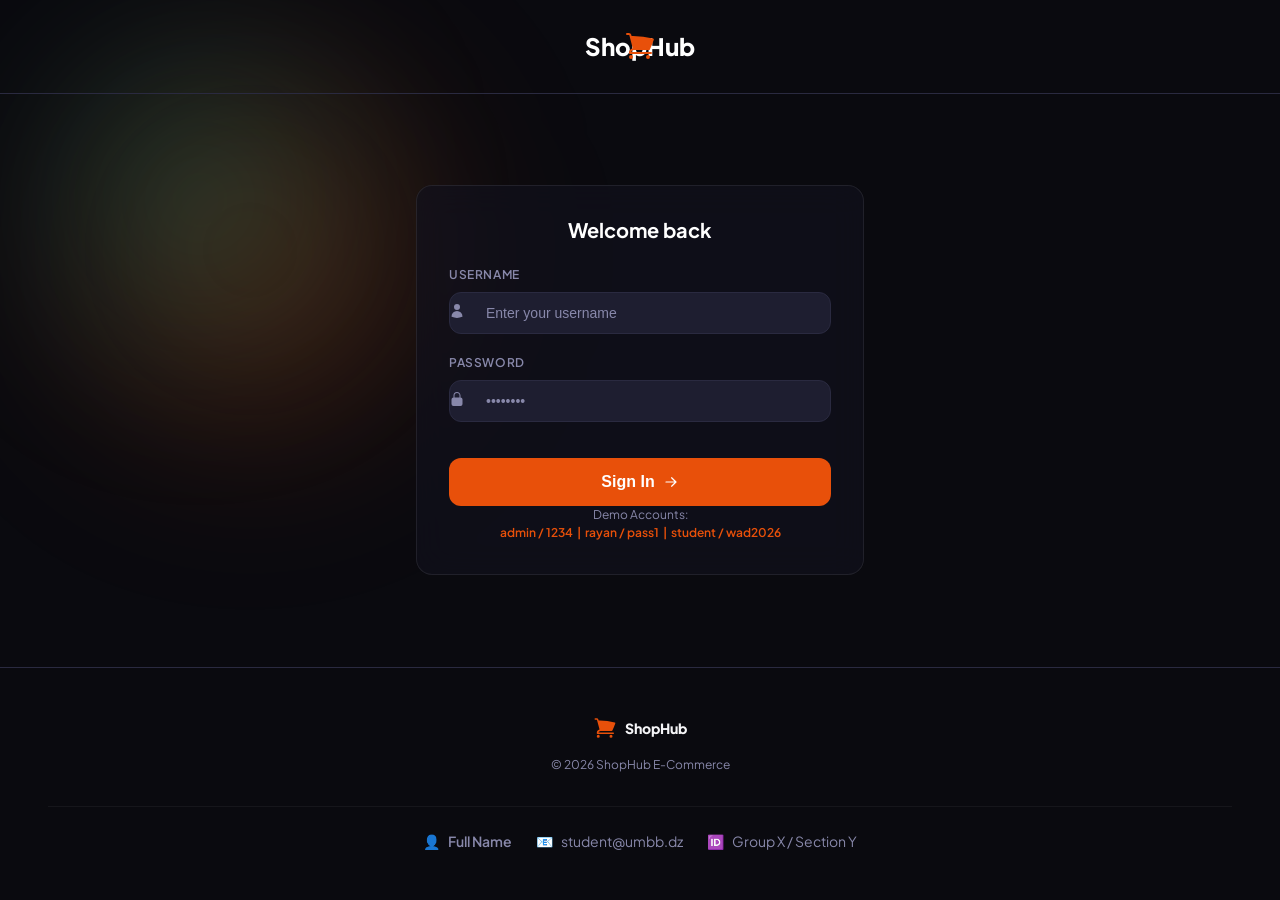
==== index.html @ 4a00caf9 "Html css first look" ====
<!DOCTYPE html>
<html lang="en">
<head>
  <meta charset="UTF-8">
  <meta name="viewport" content="width=device-width, initial-scale=1.0">
  <title>Authentication - ShopHub</title>
  <link rel="stylesheet" href="style.css">
  <style>
    /* Specific styles for auth page to match the spec while looking like shophub */
    .auth-page {
      display: flex;
      flex-direction: column;
      min-height: 100vh;
      position: relative;
      overflow: hidden;
    }
    
    .auth-header {
      padding: 2rem 0;
      position: relative;
      border-bottom: 1px solid var(--border);
    }
    
    .auth-header-bg {
      position: absolute;
      inset: 0;
      /* Background image as requested by spec, with dark overlay to match shophub style */
      background-image: linear-gradient(rgba(10, 10, 15, 0.85), rgba(10, 10, 15, 0.95)), url('images/header-bg.jpg');
      background-size: cover;
      background-position: center;
      z-index: -1;
    }

    .auth-main {
      flex: 1;
      display: flex;
      align-items: center;
      justify-content: center;
      padding: 3rem 1rem;
      position: relative;
    }
  </style>
</head>
<body class="auth-page">

  <!-- Atmospheric background blobs -->
  <div class="absolute top-[-10%] left-[-5%] blob-primary opacity-60" style="width: 500px; height: 500px;" aria-hidden="true"></div>
  <div class="absolute bottom-[-10%] right-[-5%] blob-accent opacity-50" style="width: 400px; height: 400px;" aria-hidden="true"></div>

  <!-- Header Section as per spec -->
  <header class="auth-header text-center">
    <div class="auth-header-bg"></div>
    <div class="container relative z-10 flex items-center justify-center">
      <div class="absolute left-4 sm:left-8 flex items-center gap-2 text-primary">
        <!-- Shopping Cart / Logo Icon -->
        <svg xmlns="http://www.w3.org/2000/svg" viewBox="0 0 24 24" fill="currentColor" width="32" height="32">
          <path d="M2.25 2.25a.75.75 0 000 1.5h1.386c.17 0 .318.114.362.278l2.558 9.592a3.752 3.752 0 00-2.806 3.63c0 .414.336.75.75.75h15.75a.75.75 0 000-1.5H5.378A2.25 2.25 0 017.5 15h11.218a.75.75 0 00.674-.421 60.358 60.358 0 002.96-7.228.75.75 0 00-.525-.965A60.864 60.864 0 005.68 4.509l-.232-.867A1.875 1.875 0 003.636 2.25H2.25zM3.75 20.25a1.5 1.5 0 113 0 1.5 1.5 0 01-3 0zM16.5 20.25a1.5 1.5 0 113 0 1.5 1.5 0 01-3 0z" />
        </svg>
      </div>
      <h1 class="text-2xl sm:text-3xl font-extrabold tracking-tight">ShopHub</h1>
    </div>
  </header>

  <!-- Main Section -->
  <main class="auth-main z-10">
    <div class="w-full max-w-md animate-fade-in-up">
      <div class="glass-card">
        <h2 class="text-xl font-bold text-center mb-6">Welcome back</h2>
        
        <form id="login-form">
          <p id="error-msg">Incorrect username or password.</p>
          
          <div class="form-group">
            <label for="username" class="form-label">Username</label>
            <div class="relative">
              <span class="absolute left-3" style="top: 50%; transform: translateY(-50%); color: var(--muted-foreground);">
                <svg xmlns="http://www.w3.org/2000/svg" viewBox="0 0 24 24" fill="currentColor" width="16" height="16">
                  <path fill-rule="evenodd" d="M7.5 6a4.5 4.5 0 119 0 4.5 4.5 0 01-9 0zM3.751 20.105a8.25 8.25 0 0116.498 0 .75.75 0 01-.437.695A18.683 18.683 0 0112 22.5c-2.786 0-5.433-.608-7.812-1.7a.75.75 0 01-.437-.695z" clip-rule="evenodd" />
                </svg>
              </span>
              <input type="text" id="username" class="form-input" style="padding-left: 2.25rem;" placeholder="Enter your username">
            </div>
          </div>
          
          <div class="form-group">
            <label for="password" class="form-label">Password</label>
            <div class="relative">
              <span class="absolute left-3" style="top: 50%; transform: translateY(-50%); color: var(--muted-foreground);">
                <svg xmlns="http://www.w3.org/2000/svg" viewBox="0 0 24 24" fill="currentColor" width="16" height="16">
                  <path fill-rule="evenodd" d="M12 1.5a5.25 5.25 0 00-5.25 5.25v3a3 3 0 00-3 3v6.75a3 3 0 003 3h10.5a3 3 0 003-3v-6.75a3 3 0 00-3-3v-3c0-2.9-2.35-5.25-5.25-5.25zm3.75 8.25v-3a3.75 3.75 0 10-7.5 0v3h7.5z" clip-rule="evenodd" />
                </svg>
              </span>
              <input type="password" id="password" class="form-input" style="padding-left: 2.25rem;" placeholder="••••••••">
            </div>
          </div>
          
          <button type="submit" class="btn-primary w-full mt-4" style="height: 3rem; font-size: 1rem; border-radius: 0.75rem;">
            Sign In
            <svg xmlns="http://www.w3.org/2000/svg" viewBox="0 0 20 20" fill="currentColor" width="16" height="16">
              <path fill-rule="evenodd" d="M3 10a.75.75 0 01.75-.75h10.638L10.23 5.29a.75.75 0 111.04-1.08l5.5 5.25a.75.75 0 010 1.08l-5.5 5.25a.75.75 0 11-1.04-1.08l4.158-3.96H3.75A.75.75 0 013 10z" clip-rule="evenodd" />
            </svg>
          </button>
        </form>

        <div class="text-center mt-6">
          <p class="text-xs text-muted-foreground">Demo Accounts:</p>
          <p class="text-xs text-primary font-semibold mt-1">admin / 1234 &nbsp;|&nbsp; rayan / pass1 &nbsp;|&nbsp; student / wad2026</p>
        </div>
      </div>
    </div>
  </main>

  <!-- Footer Section -->
  <footer class="app-footer">
    <div class="container">
      <div class="flex flex-col sm:flex-row items-center justify-between gap-4">
        <div class="flex items-center gap-2">
          <svg xmlns="http://www.w3.org/2000/svg" viewBox="0 0 24 24" fill="currentColor" width="24" height="24" class="text-primary">
            <path d="M2.25 2.25a.75.75 0 000 1.5h1.386c.17 0 .318.114.362.278l2.558 9.592a3.752 3.752 0 00-2.806 3.63c0 .414.336.75.75.75h15.75a.75.75 0 000-1.5H5.378A2.25 2.25 0 017.5 15h11.218a.75.75 0 00.674-.421 60.358 60.358 0 002.96-7.228.75.75 0 00-.525-.965A60.864 60.864 0 005.68 4.509l-.232-.867A1.875 1.875 0 003.636 2.25H2.25zM3.75 20.25a1.5 1.5 0 113 0 1.5 1.5 0 01-3 0zM16.5 20.25a1.5 1.5 0 113 0 1.5 1.5 0 01-3 0z" />
          </svg>
          <span class="font-extrabold text-sm tracking-tight">ShopHub</span>
        </div>
        <div class="text-xs text-muted-foreground">© 2026 ShopHub E-Commerce</div>
      </div>

      <div class="student-info-row">
        <div class="student-info-item">
          <span>👤</span>
          <span class="font-semibold">Full Name</span>
        </div>
        <div class="student-info-item">
          <span>📧</span>
          <span>student@umbb.dz</span>
        </div>
        <div class="student-info-item">
          <span>🆔</span>
          <span>Group X / Section Y</span>
        </div>
      </div>
    </div>
  </footer>

  <script src="script.js"></script>
</body>
</html>
---- style.css ----
@import url('https://fonts.googleapis.com/css2?family=Plus+Jakarta+Sans:wght@400;500;600;700;800&display=swap');

:root {
  --background: #0A0A0F;
  --foreground: #F5F5F7;
  --primary: #E8500A;
  --primary-foreground: #FFFFFF;
  --secondary: #1A1A2E;
  --secondary-foreground: #C8C8D4;
  --accent: #00C9A7;
  --accent-foreground: #0A0A0F;
  --muted: #16162A;
  --muted-foreground: #8888AA;
  --card: #12121E;
  --card-foreground: #F0F0F5;
  --border: #2A2A40;
  --input: #1E1E30;
  --ring: #E8500A;
  --radius: 1rem;
  --font-sans: 'Plus Jakarta Sans', sans-serif;
}

/* Global Reset & Base Styles */
* {
  box-sizing: border-box;
  border-color: var(--border);
  margin: 0;
  padding: 0;
}

html {
  scroll-behavior: smooth;
  font-family: var(--font-sans);
}

body {
  background-color: var(--background);
  color: var(--foreground);
  -webkit-font-smoothing: antialiased;
  -moz-osx-font-smoothing: grayscale;
  line-height: 1.5;
  min-height: 100vh;
  display: flex;
  flex-direction: column;
}

h1, h2, h3, h4, h5, h6 {
  color: var(--primary-foreground);
  font-weight: 700;
  line-height: 1.2;
}

p {
  color: var(--foreground);
}

a {
  color: inherit;
  text-decoration: none;
}

table {
  width: 100%;
  border-collapse: collapse;
}

th, td {
  padding: 1rem;
  text-align: left;
  border-bottom: 1px solid var(--border);
}

th {
  font-weight: 600;
  color: var(--muted-foreground);
  text-transform: uppercase;
  font-size: 0.8rem;
  letter-spacing: 0.05em;
}

/* Common Layout Utilities */
.container {
  width: 100%;
  max-width: 1280px;
  margin-left: auto;
  margin-right: auto;
  padding-left: 1rem;
  padding-right: 1rem;
}

@media (min-width: 640px) {
  .container { padding-left: 2rem; padding-right: 2rem; }
}

@media (min-width: 1024px) {
  .container { padding-left: 3rem; padding-right: 3rem; }
}

.flex { display: flex; }
.flex-col { flex-direction: column; }
.items-center { align-items: center; }
.justify-center { justify-content: center; }
.justify-between { justify-content: space-between; }
.gap-2 { gap: 0.5rem; }
.gap-4 { gap: 1rem; }
.gap-8 { gap: 2rem; }

.grid { display: grid; }
.grid-cols-1 { grid-template-columns: repeat(1, minmax(0, 1fr)); }
@media (min-width: 768px) {
  .md\:grid-cols-2 { grid-template-columns: repeat(2, minmax(0, 1fr)); }
  .md\:grid-cols-3 { grid-template-columns: repeat(3, minmax(0, 1fr)); }
}

.text-center { text-align: center; }
.w-full { width: 100%; }
.max-w-md { max-width: 28rem; }
.mx-auto { margin-left: auto; margin-right: auto; }
.mt-4 { margin-top: 1rem; }
.mt-8 { margin-top: 2rem; }
.mb-2 { margin-bottom: 0.5rem; }
.mb-4 { margin-bottom: 1rem; }
.mb-6 { margin-bottom: 1.5rem; }
.mb-8 { margin-bottom: 2rem; }
.py-4 { padding-top: 1rem; padding-bottom: 1rem; }
.py-8 { padding-top: 2rem; padding-bottom: 2rem; }
.py-12 { padding-top: 3rem; padding-bottom: 3rem; }
.px-4 { padding-left: 1rem; padding-right: 1rem; }

.text-sm { font-size: 0.875rem; }
.text-xs { font-size: 0.75rem; }
.text-xl { font-size: 1.25rem; }
.text-2xl { font-size: 1.5rem; }
.text-3xl { font-size: 1.875rem; }
.font-bold { font-weight: 700; }
.font-extrabold { font-weight: 800; }
.font-semibold { font-weight: 600; }
.text-muted-foreground { color: var(--muted-foreground); }
.text-primary { color: var(--primary); }
.text-accent { color: var(--accent); }

.relative { position: relative; }
.absolute { position: absolute; }
.fixed { position: fixed; }
.inset-0 { top: 0; right: 0; bottom: 0; left: 0; }
.z-10 { z-index: 10; }
.z-50 { z-index: 50; }

.hidden { display: none; }
@media (min-width: 640px) {
  .sm\:flex { display: flex; }
  .sm\:block { display: block; }
}

/* Glass card effect */
.glass-card {
  background: rgba(18, 18, 30, 0.65);
  backdrop-filter: blur(16px);
  -webkit-backdrop-filter: blur(16px);
  border: 1px solid rgba(255, 255, 255, 0.08);
  border-radius: var(--radius);
  padding: 2rem;
}

.glass-card-hover:hover {
  background: rgba(28, 28, 45, 0.85);
  border-color: rgba(232, 80, 10, 0.25);
}

/* Atmospheric blob */
.blob-primary {
  background: radial-gradient(circle, rgba(232, 80, 10, 0.35) 0%, transparent 70%);
  filter: blur(80px);
  border-radius: 50%;
  pointer-events: none;
}

.blob-accent {
  background: radial-gradient(circle, rgba(0, 201, 167, 0.25) 0%, transparent 70%);
  filter: blur(80px);
  border-radius: 50%;
  pointer-events: none;
}

/* Custom scrollbar */
::-webkit-scrollbar {
  width: 6px;
}
::-webkit-scrollbar-track {
  background: var(--background);
}
::-webkit-scrollbar-thumb {
  background: var(--border);
  border-radius: 3px;
}
::-webkit-scrollbar-thumb:hover {
  background: var(--primary);
}

/* Gradient text */
.gradient-text {
  background: linear-gradient(135deg, #E8500A 0%, #FF8A50 50%, #00C9A7 100%);
  -webkit-background-clip: text;
  -webkit-text-fill-color: transparent;
  background-clip: text;
}

/* Product card */
.product-card {
  background: var(--card);
  border: 1px solid var(--border);
  border-radius: var(--radius);
  overflow: hidden;
  transition: all 0.3s cubic-bezier(0.4, 0, 0.2, 1);
  display: flex;
  flex-direction: column;
}

.product-card img {
  width: 100%;
  aspect-ratio: 4/3;
  object-fit: cover;
}

.product-card-content {
  padding: 1.25rem;
  display: flex;
  flex-direction: column;
  flex-grow: 1;
}

.product-card:hover {
  border-color: rgba(232, 80, 10, 0.4);
  transform: translateY(-4px);
  box-shadow: 0 20px 40px rgba(232, 80, 10, 0.15);
}

/* Input styles */
.form-input {
  background: var(--input);
  border: 1px solid var(--border);
  border-radius: 0.75rem;
  color: var(--foreground);
  transition: border-color 0.2s, box-shadow 0.2s;
  width: 100%;
  padding: 0.75rem 1rem;
  font-size: 0.875rem;
}

.form-input:focus {
  outline: none;
  border-color: var(--primary);
  box-shadow: 0 0 0 3px rgba(232, 80, 10, 0.15);
}

.form-input::placeholder {
  color: var(--muted-foreground);
}

.form-group {
  margin-bottom: 1.25rem;
}

.form-label {
  display: block;
  font-size: 0.75rem;
  font-weight: 600;
  color: var(--muted-foreground);
  text-transform: uppercase;
  letter-spacing: 0.05em;
  margin-bottom: 0.5rem;
}

/* Quantity input */
.qty-input {
  background: var(--input);
  border: 1px solid var(--border);
  border-radius: 0.5rem;
  color: var(--foreground);
  text-align: center;
  width: 4rem;
  padding: 0.375rem 0.5rem;
  font-size: 0.875rem;
}

.qty-input:focus {
  outline: none;
  border-color: var(--primary);
}

/* Button primary */
.btn-primary {
  background: var(--primary);
  color: var(--primary-foreground);
  border-radius: 9999px;
  font-weight: 600;
  font-size: 0.875rem;
  padding: 0.625rem 1.5rem;
  transition: all 0.25s cubic-bezier(0.4, 0, 0.2, 1);
  display: inline-flex;
  align-items: center;
  justify-content: center;
  gap: 0.5rem;
  cursor: pointer;
  border: none;
  text-decoration: none;
}

.btn-primary:hover {
  background: #FF6A2A;
  box-shadow: 0 0 20px rgba(232, 80, 10, 0.4);
  transform: translateY(-1px);
}

.btn-outline {
  background: transparent;
  color: var(--foreground);
  border: 1px solid var(--border);
  border-radius: 9999px;
  font-weight: 600;
  font-size: 0.875rem;
  padding: 0.625rem 1.5rem;
  transition: all 0.25s;
  display: inline-flex;
  align-items: center;
  justify-content: center;
  gap: 0.5rem;
  cursor: pointer;
  text-decoration: none;
}

.btn-outline:hover {
  border-color: var(--primary);
  color: var(--primary);
}

/* Error message styling */
#error-msg {
  display: none;
  background-color: rgba(239, 68, 68, 0.1);
  border: 1px solid rgba(239, 68, 68, 0.3);
  color: rgb(248, 113, 113);
  padding: 0.75rem 1rem;
  border-radius: 0.75rem;
  font-size: 0.875rem;
  margin-bottom: 1.25rem;
  text-align: center;
}

/* Aside panels */
.aside-column {
  display: flex;
  flex-direction: column;
  gap: 1.5rem;
}

.aside-panel {
  background: var(--card);
  border: 1px solid var(--border);
  border-radius: var(--radius);
  padding: 1.5rem;
  position: sticky;
  top: 5rem;
}

/* Auto-scroll text */
.auto-scroll-container {
  height: 200px;
  overflow: hidden;
  position: relative;
  margin-top: 1rem;
}

.auto-scroll-text {
  animation: scrollText 18s linear infinite;
  display: flex;
  flex-direction: column;
  gap: 1rem;
  font-size: 0.875rem;
  color: var(--muted-foreground);
}

@keyframes scrollText {
  0% { transform: translateY(100%); }
  100% { transform: translateY(-100%); }
}

/* Category badge */
.category-badge {
  display: inline-flex;
  align-items: center;
  gap: 0.375rem;
  padding: 0.25rem 0.75rem;
  border-radius: 9999px;
  font-size: 0.7rem;
  font-weight: 700;
  text-transform: uppercase;
  letter-spacing: 0.08em;
  background: rgba(255,255,255,0.1);
}

/* Nav link */
.nav-link {
  font-size: 0.875rem;
  font-weight: 600;
  color: var(--muted-foreground);
  transition: color 0.2s;
  text-decoration: none;
}

.nav-link:hover {
  color: var(--foreground);
}

.nav-link.active {
  color: var(--primary);
}

/* Header */
.app-header {
  position: sticky;
  top: 0;
  z-index: 50;
  background: rgba(10, 10, 15, 0.85);
  backdrop-filter: blur(20px);
  -webkit-backdrop-filter: blur(20px);
  border-bottom: 1px solid var(--border);
  padding: 1rem 0;
}

.header-container {
  display: flex;
  align-items: center;
  justify-content: space-between;
}

.logo-container {
  display: flex;
  align-items: center;
  gap: 0.5rem;
}

.logo-text {
  font-size: 1.25rem;
  font-weight: 800;
  letter-spacing: -0.025em;
  color: var(--foreground);
}

.main-nav {
  display: none;
}
@media (min-width: 768px) {
  .main-nav {
    display: flex;
    align-items: center;
    gap: 1.5rem;
  }
}

.header-actions {
  display: flex;
  align-items: center;
  gap: 1rem;
}

/* Footer */
.app-footer {
  border-top: 1px solid var(--border);
  padding: 3rem 0;
  margin-top: auto;
}

.student-info-row {
  margin-top: 2rem;
  padding-top: 1.5rem;
  border-top: 1px solid rgba(255,255,255,0.05);
  display: flex;
  flex-wrap: wrap;
  justify-content: center;
  gap: 1.5rem;
  font-size: 0.875rem;
  color: var(--muted-foreground);
}

.student-info-item {
  display: flex;
  align-items: center;
  gap: 0.5rem;
}

/* Layout Utilities specific to DAW specs */
.page-body {
  display: grid;
  grid-template-columns: 1fr;
  gap: 2rem;
  padding: 2rem 0;
}

@media (min-width: 1024px) {
  .page-body {
    grid-template-columns: 1fr 300px;
  }
}

.products-grid {
  display: grid;
  grid-template-columns: 1fr;
  gap: 1.5rem;
}

@media (min-width: 640px) {
  .products-grid {
    grid-template-columns: repeat(2, 1fr);
  }
}

@media (min-width: 1280px) {
  .products-grid {
    grid-template-columns: repeat(3, 1fr);
  }
}

/* Animations */
@keyframes fadeInUp {
  from {
    opacity: 0;
    transform: translateY(24px);
  }
  to {
    opacity: 1;
    transform: translateY(0);
  }
}

.animate-fade-in-up {
  animation: fadeInUp 0.6s cubic-bezier(0.4, 0, 0.2, 1) forwards;
}

/* Cart badge */
.cart-badge {
  position: absolute;
  top: -4px;
  right: -4px;
  background: var(--primary);
  color: white;
  border-radius: 50%;
  width: 1.25rem;
  height: 1.25rem;
  display: flex;
  align-items: center;
  justify-content: center;
  font-size: 0.65rem;
  font-weight: bold;
}

.cart-icon-wrapper {
  position: relative;
  display: flex;
  align-items: center;
  justify-content: center;
  padding: 0.5rem;
  color: var(--muted-foreground);
  border-radius: 0.5rem;
  transition: all 0.2s;
}

.cart-icon-wrapper:hover {
  color: var(--foreground);
  background: rgba(255,255,255,0.05);
}

/* Main hero sections */
.hero-section {
  padding: 4rem 0;
  text-align: center;
  position: relative;
  overflow: hidden;
}

.hero-title {
  font-size: 2.5rem;
  margin-bottom: 1rem;
}

@media (min-width: 768px) {
  .hero-title { font-size: 3.5rem; }
}

.hero-subtitle {
  color: var(--muted-foreground);
  font-size: 1.125rem;
  max-width: 36rem;
  margin: 0 auto 2rem;
}

/* Category cards in main.html */
.category-card {
  position: relative;
  overflow: hidden;
  border-radius: var(--radius);
  aspect-ratio: 16/9;
  display: flex;
  flex-direction: column;
  justify-content: flex-end;
  padding: 2rem;
  text-decoration: none;
  border: 1px solid var(--border);
}

@media (min-width: 768px) {
  .category-card {
    aspect-ratio: 1/1;
  }
}

.category-card::before {
  content: '';
  position: absolute;
  inset: 0;
  background: linear-gradient(to top, rgba(10,10,15,0.9) 0%, rgba(10,10,15,0.2) 100%);
  z-index: 1;
}

.category-card img {
  position: absolute;
  inset: 0;
  width: 100%;
  height: 100%;
  object-fit: cover;
  z-index: 0;
  transition: transform 0.5s ease;
}

.category-card:hover img {
  transform: scale(1.05);
}

.category-card-content {
  position: relative;
  z-index: 2;
}

.category-card h2 {
  font-size: 1.5rem;
  margin-bottom: 0.5rem;
}

.category-card p {
  color: var(--muted-foreground);
  margin-bottom: 1rem;
}
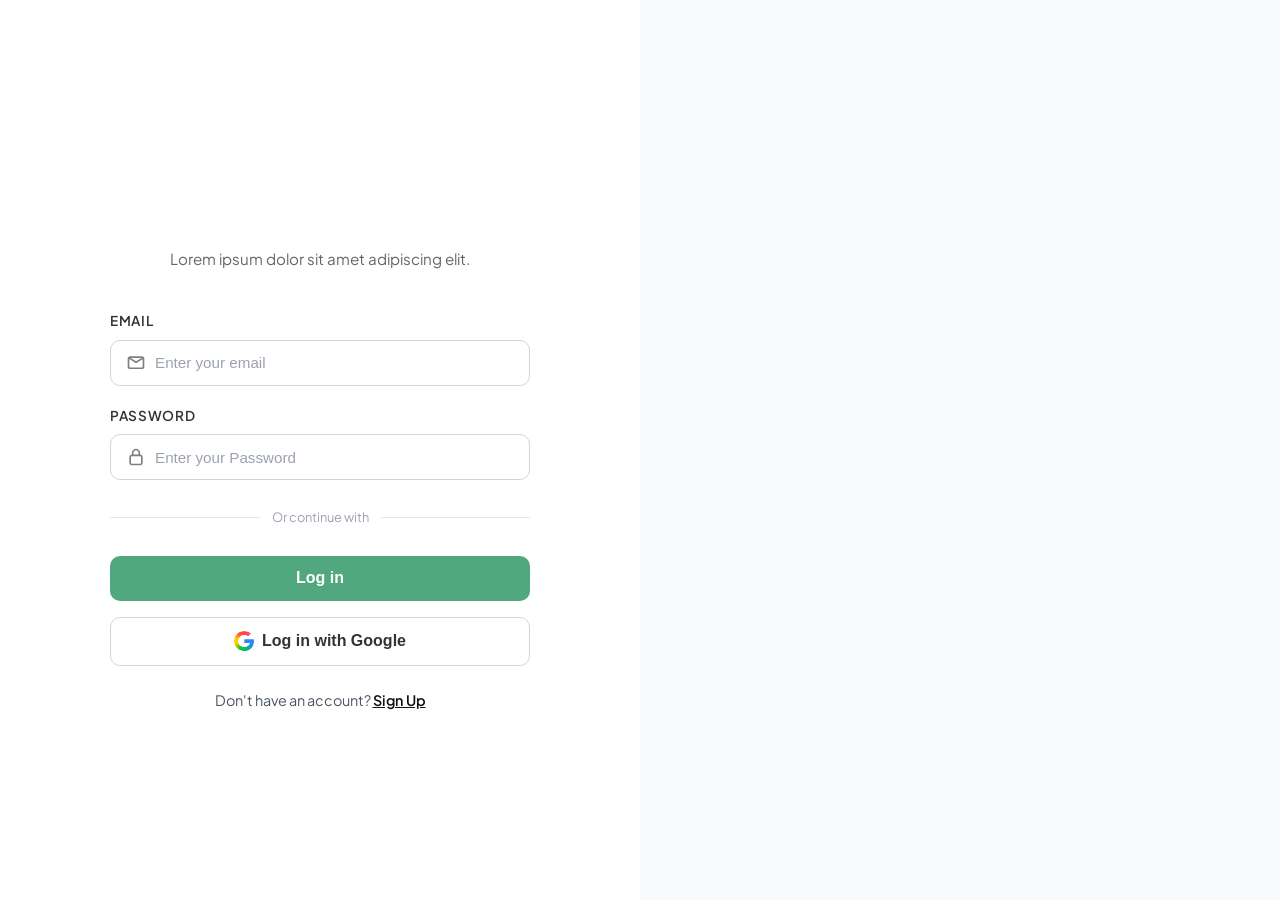
==== commit 8d4ed678: "login page" ====
--- a/index.html
+++ b/index.html
@@ -3,143 +3,59 @@
 <head>
   <meta charset="UTF-8">
   <meta name="viewport" content="width=device-width, initial-scale=1.0">
-  <title>Authentication - ShopHub</title>
+  <title>Log In</title>
+  <link rel="preconnect" href="https://fonts.googleapis.com">
+  <link rel="preconnect" href="https://fonts.gstatic.com" crossorigin>
+  <link href="https://fonts.googleapis.com/css2?family=Inter:wght@400;500;600;700&display=swap" rel="stylesheet">
   <link rel="stylesheet" href="style.css">
-  <style>
-    /* Specific styles for auth page to match the spec while looking like shophub */
-    .auth-page {
-      display: flex;
-      flex-direction: column;
-      min-height: 100vh;
-      position: relative;
-      overflow: hidden;
-    }
-    
-    .auth-header {
-      padding: 2rem 0;
-      position: relative;
-      border-bottom: 1px solid var(--border);
-    }
-    
-    .auth-header-bg {
-      position: absolute;
-      inset: 0;
-      /* Background image as requested by spec, with dark overlay to match shophub style */
-      background-image: linear-gradient(rgba(10, 10, 15, 0.85), rgba(10, 10, 15, 0.95)), url('images/header-bg.jpg');
-      background-size: cover;
-      background-position: center;
-      z-index: -1;
-    }
+</head>
+<body class="login-body">
 
-    .auth-main {
-      flex: 1;
-      display: flex;
-      align-items: center;
-      justify-content: center;
-      padding: 3rem 1rem;
-      position: relative;
-    }
-  </style>
-</head>
-<body class="auth-page">
+  <div class="login-container">
+    <!-- Left Form Section -->
+    <div class="login-left">
+      <div class="login-form-wrapper">
+        <h1 class="login-title">Log In</h1>
+        <p class="login-subtitle">Lorem ipsum dolor sit amet adipiscing elit.</p>
 
-  <!-- Atmospheric background blobs -->
-  <div class="absolute top-[-10%] left-[-5%] blob-primary opacity-60" style="width: 500px; height: 500px;" aria-hidden="true"></div>
-  <div class="absolute bottom-[-10%] right-[-5%] blob-accent opacity-50" style="width: 400px; height: 400px;" aria-hidden="true"></div>
-
-  <!-- Header Section as per spec -->
-  <header class="auth-header text-center">
-    <div class="auth-header-bg"></div>
-    <div class="container relative z-10 flex items-center justify-center">
-      <div class="absolute left-4 sm:left-8 flex items-center gap-2 text-primary">
-        <!-- Shopping Cart / Logo Icon -->
-        <svg xmlns="http://www.w3.org/2000/svg" viewBox="0 0 24 24" fill="currentColor" width="32" height="32">
-          <path d="M2.25 2.25a.75.75 0 000 1.5h1.386c.17 0 .318.114.362.278l2.558 9.592a3.752 3.752 0 00-2.806 3.63c0 .414.336.75.75.75h15.75a.75.75 0 000-1.5H5.378A2.25 2.25 0 017.5 15h11.218a.75.75 0 00.674-.421 60.358 60.358 0 002.96-7.228.75.75 0 00-.525-.965A60.864 60.864 0 005.68 4.509l-.232-.867A1.875 1.875 0 003.636 2.25H2.25zM3.75 20.25a1.5 1.5 0 113 0 1.5 1.5 0 01-3 0zM16.5 20.25a1.5 1.5 0 113 0 1.5 1.5 0 01-3 0z" />
-        </svg>
-      </div>
-      <h1 class="text-2xl sm:text-3xl font-extrabold tracking-tight">ShopHub</h1>
-    </div>
-  </header>
-
-  <!-- Main Section -->
-  <main class="auth-main z-10">
-    <div class="w-full max-w-md animate-fade-in-up">
-      <div class="glass-card">
-        <h2 class="text-xl font-bold text-center mb-6">Welcome back</h2>
-        
-        <form id="login-form">
-          <p id="error-msg">Incorrect username or password.</p>
-          
+        <form onsubmit="event.preventDefault();">
           <div class="form-group">
-            <label for="username" class="form-label">Username</label>
-            <div class="relative">
-              <span class="absolute left-3" style="top: 50%; transform: translateY(-50%); color: var(--muted-foreground);">
-                <svg xmlns="http://www.w3.org/2000/svg" viewBox="0 0 24 24" fill="currentColor" width="16" height="16">
-                  <path fill-rule="evenodd" d="M7.5 6a4.5 4.5 0 119 0 4.5 4.5 0 01-9 0zM3.751 20.105a8.25 8.25 0 0116.498 0 .75.75 0 01-.437.695A18.683 18.683 0 0112 22.5c-2.786 0-5.433-.608-7.812-1.7a.75.75 0 01-.437-.695z" clip-rule="evenodd" />
-                </svg>
-              </span>
-              <input type="text" id="username" class="form-input" style="padding-left: 2.25rem;" placeholder="Enter your username">
+            <label class="form-label" for="email">Email</label>
+            <div class="input-wrapper">
+              <img src="Assets/Login/7/mail-01.svg" class="input-icon" alt="Email Icon">
+              <input type="email" id="email" class="form-input-login" placeholder="Enter your email">
             </div>
           </div>
-          
+
           <div class="form-group">
-            <label for="password" class="form-label">Password</label>
-            <div class="relative">
-              <span class="absolute left-3" style="top: 50%; transform: translateY(-50%); color: var(--muted-foreground);">
-                <svg xmlns="http://www.w3.org/2000/svg" viewBox="0 0 24 24" fill="currentColor" width="16" height="16">
-                  <path fill-rule="evenodd" d="M12 1.5a5.25 5.25 0 00-5.25 5.25v3a3 3 0 00-3 3v6.75a3 3 0 003 3h10.5a3 3 0 003-3v-6.75a3 3 0 00-3-3v-3c0-2.9-2.35-5.25-5.25-5.25zm3.75 8.25v-3a3.75 3.75 0 10-7.5 0v3h7.5z" clip-rule="evenodd" />
-                </svg>
-              </span>
-              <input type="password" id="password" class="form-input" style="padding-left: 2.25rem;" placeholder="••••••••">
+            <label class="form-label" for="password">Password</label>
+            <div class="input-wrapper">
+              <img src="Assets/Login/7/lock.svg" class="input-icon" alt="Password Icon">
+              <input type="password" id="password" class="form-input-login" placeholder="Enter your Password">
             </div>
           </div>
+
+          <div class="divider">Or continue with</div>
+
+          <button type="submit" class="btn-login btn-login-primary">Log in</button>
           
-          <button type="submit" class="btn-primary w-full mt-4" style="height: 3rem; font-size: 1rem; border-radius: 0.75rem;">
-            Sign In
-            <svg xmlns="http://www.w3.org/2000/svg" viewBox="0 0 20 20" fill="currentColor" width="16" height="16">
-              <path fill-rule="evenodd" d="M3 10a.75.75 0 01.75-.75h10.638L10.23 5.29a.75.75 0 111.04-1.08l5.5 5.25a.75.75 0 010 1.08l-5.5 5.25a.75.75 0 11-1.04-1.08l4.158-3.96H3.75A.75.75 0 013 10z" clip-rule="evenodd" />
-            </svg>
+          <button type="button" class="btn-login btn-login-google">
+            <img src="Assets/Login/7/google Icons.svg" width="20" height="20" alt="Google Icon">
+            Log in with Google
           </button>
         </form>
 
-        <div class="text-center mt-6">
-          <p class="text-xs text-muted-foreground">Demo Accounts:</p>
-          <p class="text-xs text-primary font-semibold mt-1">admin / 1234 &nbsp;|&nbsp; rayan / pass1 &nbsp;|&nbsp; student / wad2026</p>
-        </div>
+        <p class="signup-text">
+          Don't have an account? <span class="signup-link">Sign Up</span>
+        </p>
       </div>
     </div>
-  </main>
 
-  <!-- Footer Section -->
-  <footer class="app-footer">
-    <div class="container">
-      <div class="flex flex-col sm:flex-row items-center justify-between gap-4">
-        <div class="flex items-center gap-2">
-          <svg xmlns="http://www.w3.org/2000/svg" viewBox="0 0 24 24" fill="currentColor" width="24" height="24" class="text-primary">
-            <path d="M2.25 2.25a.75.75 0 000 1.5h1.386c.17 0 .318.114.362.278l2.558 9.592a3.752 3.752 0 00-2.806 3.63c0 .414.336.75.75.75h15.75a.75.75 0 000-1.5H5.378A2.25 2.25 0 017.5 15h11.218a.75.75 0 00.674-.421 60.358 60.358 0 002.96-7.228.75.75 0 00-.525-.965A60.864 60.864 0 005.68 4.509l-.232-.867A1.875 1.875 0 003.636 2.25H2.25zM3.75 20.25a1.5 1.5 0 113 0 1.5 1.5 0 01-3 0zM16.5 20.25a1.5 1.5 0 113 0 1.5 1.5 0 01-3 0z" />
-          </svg>
-          <span class="font-extrabold text-sm tracking-tight">ShopHub</span>
-        </div>
-        <div class="text-xs text-muted-foreground">© 2026 ShopHub E-Commerce</div>
-      </div>
+    <!-- Right Image Section -->
+    <div class="login-right ">
+      
+    </div>
+  </div>
 
-      <div class="student-info-row">
-        <div class="student-info-item">
-          <span>👤</span>
-          <span class="font-semibold">Full Name</span>
-        </div>
-        <div class="student-info-item">
-          <span>📧</span>
-          <span>student@umbb.dz</span>
-        </div>
-        <div class="student-info-item">
-          <span>🆔</span>
-          <span>Group X / Section Y</span>
-        </div>
-      </div>
-    </div>
-  </footer>
-
-  <script src="script.js"></script>
 </body>
 </html>
--- a/style.css
+++ b/style.css
@@ -650,3 +650,228 @@
   color: var(--muted-foreground);
   margin-bottom: 1rem;
 }
+
+/* --- Login Page Styles --- */
+.login-body {
+  display: flex;
+  min-height: 100vh;
+  background-color: #ffffff;
+  color: #111111;
+}
+
+.login-container {
+  display: flex;
+  width: 100%;
+  height: 100vh;
+}
+
+/* Left Side - Form */
+.login-left {
+  flex: 1;
+  display: flex;
+  flex-direction: column;
+  justify-content: center;
+  align-items: center;
+  padding: 2rem;
+}
+
+.login-form-wrapper {
+  width: 100%;
+  max-width: 420px;
+}
+
+.login-title {
+  font-size: 2.5rem;
+  font-weight: 700;
+  margin-bottom: 0.75rem;
+  text-align: center;
+  letter-spacing: -0.02em;
+}
+
+.login-subtitle {
+  font-size: 0.95rem;
+  color: #666;
+  margin-bottom: 2.5rem;
+  text-align: center;
+}
+
+.form-group {
+  margin-bottom: 1.25rem;
+}
+
+.form-label {
+  display: block;
+  font-size: 0.85rem;
+  font-weight: 600;
+  margin-bottom: 0.5rem;
+  color: #333;
+}
+
+.input-wrapper {
+  position: relative;
+  display: flex;
+  align-items: center;
+}
+
+.input-icon {
+  position: absolute;
+  left: 1rem;
+  width: 20px;
+  height: 20px;
+  pointer-events: none;
+}
+
+.form-input-login {
+  width: 100%;
+  padding: 0.85rem 1rem 0.85rem 2.75rem;
+  border: 1px solid #d1d5db;
+  border-radius: 10px;
+  font-size: 0.95rem;
+  outline: none;
+  transition: border-color 0.2s;
+  color: #333;
+  background-color: #fff;
+}
+
+.form-input-login::placeholder {
+  color: #9ca3af;
+}
+
+.form-input-login:focus {
+  border-color: #55A579;
+}
+
+.divider {
+  display: flex;
+  align-items: center;
+  text-align: center;
+  margin: 1.75rem 0;
+  color: #9ca3af;
+  font-size: 0.8rem;
+}
+
+.divider::before, .divider::after {
+  content: '';
+  flex: 1;
+  border-bottom: 1px solid #e5e7eb;
+}
+
+.divider::before { margin-right: 0.75rem; }
+.divider::after { margin-left: 0.75rem; }
+
+/* Buttons */
+.btn-login {
+  width: 100%;
+  padding: 0.85rem;
+  border-radius: 10px;
+  font-size: 1rem;
+  font-weight: 600;
+  cursor: pointer;
+  display: flex;
+  align-items: center;
+  justify-content: center;
+  gap: 0.5rem;
+  border: none;
+  transition: all 0.2s;
+}
+
+.btn-login-primary {
+  background-color: #51A87E;
+  color: white;
+  margin-bottom: 1rem;
+}
+
+.btn-login-primary:hover {
+  background-color: #438f69;
+}
+
+.btn-login-google {
+  background-color: white;
+  border: 1px solid #d1d5db;
+  color: #333;
+}
+
+.btn-login-google:hover {
+  background-color: #f9fafb;
+}
+
+.signup-text {
+  text-align: center;
+  margin-top: 1.5rem;
+  font-size: 0.9rem;
+  color: #4b5563;
+}
+
+.signup-link {
+  color: #111;
+  font-weight: 600;
+  text-decoration: underline;
+  cursor: pointer;
+}
+
+/* Right Side - Image */
+.login-right {
+  flex: 1;
+  display: none;
+  background-color: #f8f9fa;
+  position: relative;
+  overflow: hidden;
+  padding: 2rem;
+}
+
+@media (min-width: 900px) {
+  .login-right {
+    display: flex;
+    justify-content: center;
+    align-items: center;
+  }
+}
+
+.image-container {
+  width: 100%;
+  height: 100%;
+  max-width: 700px;
+  border-radius: 40px; /* Updated to 40px as requested */
+  position: relative;
+  display: flex;
+  justify-content: center;
+  align-items: center;
+  z-index: 2;
+}
+
+.login-image {
+  width: 100%;
+  height: 100%;
+  object-fit: cover;
+  border-radius: 40px; /* Updated to 40px as requested */
+  position: absolute;
+  top: 0;
+  left: 0;
+}
+
+/* Decorative circles behind the image to match the provided design feel */
+.bg-circle-1 {
+  position: absolute;
+  top: 2rem;
+  left: 1rem;
+  width: 100px;
+  height: 100px;
+  background-color: #d1d5db;
+  border-radius: 50%;
+  z-index: 1;
+}
+
+.bg-circle-2 {
+  position: absolute;
+  bottom: 2rem;
+  right: 1rem;
+  width: 120px;
+  height: 120px;
+  background-color: #d1d5db;
+  border-radius: 50%;
+  z-index: 1;
+}
+
+.box {
+  padding: 20px;
+}
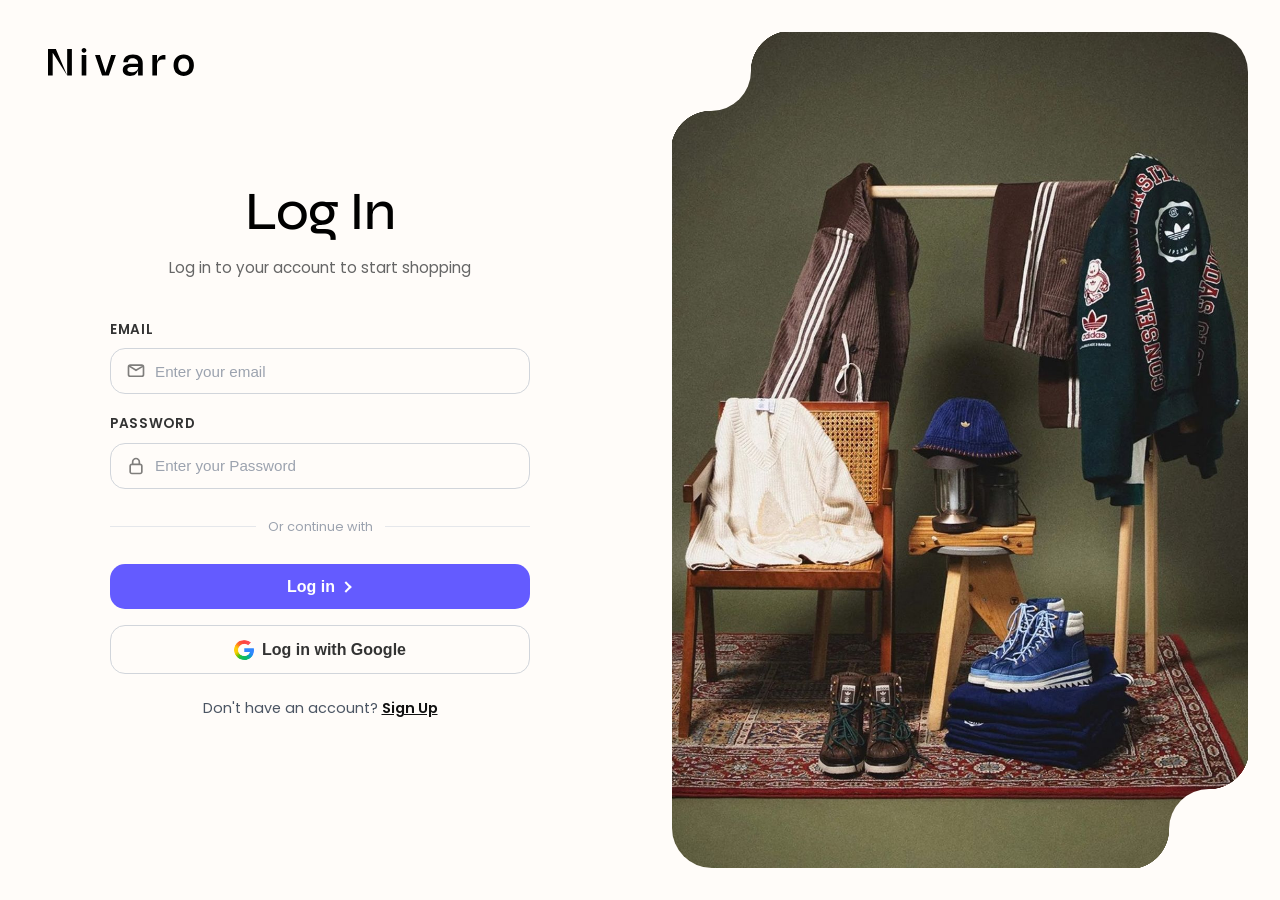
==== commit 0a74fafa: "index ( Loging page design )" ====
--- a/index.html
+++ b/index.html
@@ -6,7 +6,7 @@
   <title>Log In</title>
   <link rel="preconnect" href="https://fonts.googleapis.com">
   <link rel="preconnect" href="https://fonts.gstatic.com" crossorigin>
-  <link href="https://fonts.googleapis.com/css2?family=Inter:wght@400;500;600;700&display=swap" rel="stylesheet">
+  <link href="https://fonts.googleapis.com/css2?family=Poppins:wght@400&family=Syne:wght@500&display=swap" rel="stylesheet">
   <link rel="stylesheet" href="style.css">
 </head>
 <body class="login-body">
@@ -14,9 +14,12 @@
   <div class="login-container">
     <!-- Left Form Section -->
     <div class="login-left">
+      <div class="company-logo">
+        <img src="Assets/Login/7/Company Logo.svg" alt="Company Logo">
+      </div>
       <div class="login-form-wrapper">
         <h1 class="login-title">Log In</h1>
-        <p class="login-subtitle">Lorem ipsum dolor sit amet adipiscing elit.</p>
+        <p class="login-subtitle">Log in to your account to start shopping</p>
 
         <form onsubmit="event.preventDefault();">
           <div class="form-group">
@@ -37,8 +40,9 @@
 
           <div class="divider">Or continue with</div>
 
-          <button type="submit" class="btn-login btn-login-primary">Log in</button>
-          
+          <button type="submit" class="btn-login btn-login-primary arr">
+            Log in<div class="arrow-wrapper"><div class="arrow"></div></div>
+          </button>
           <button type="button" class="btn-login btn-login-google">
             <img src="Assets/Login/7/google Icons.svg" width="20" height="20" alt="Google Icon">
             Log in with Google
@@ -48,12 +52,22 @@
         <p class="signup-text">
           Don't have an account? <span class="signup-link">Sign Up</span>
         </p>
+
+      <!-- Demo credentials hint 
+        <div class="auth-hint">
+          <p4>Demo: <strong>admin / admin123</strong> or <strong>customer1 / pass1234</strong></p4>
+        </div>
+      -->
       </div>
     </div>
 
     <!-- Right Image Section -->
     <div class="login-right ">
-      
+      <div class="image-container">
+        <img src="Image/Login image.jpg" alt="Login Image" class="login-image">
+        <div class="corner-cutout top-left"></div>
+        <div class="corner-cutout bottom-right"></div>
+      </div>
     </div>
   </div>
 
--- a/style.css
+++ b/style.css
@@ -1,4 +1,4 @@
-@import url('https://fonts.googleapis.com/css2?family=Plus+Jakarta+Sans:wght@400;500;600;700;800&display=swap');
+@import url('https://fonts.googleapis.com/css2?family=Poppins:wght@400&family=Syne:wght@500&display=swap');
 
 :root {
   --background: #0A0A0F;
@@ -17,7 +17,8 @@
   --input: #1E1E30;
   --ring: #E8500A;
   --radius: 1rem;
-  --font-sans: 'Plus Jakarta Sans', sans-serif;
+  --font-heading: 'Syne', sans-serif;
+  --font-body: 'Poppins', sans-serif;
 }
 
 /* Global Reset & Base Styles */
@@ -30,7 +31,7 @@
 
 html {
   scroll-behavior: smooth;
-  font-family: var(--font-sans);
+  font-family: var(--font-body);
 }
 
 body {
@@ -46,9 +47,21 @@
 
 h1, h2, h3, h4, h5, h6 {
   color: var(--primary-foreground);
-  font-weight: 700;
+  font-family: var(--font-heading);
+  font-weight: 500;
   line-height: 1.2;
 }
+
+h1 { font-size: 54px; }
+h2 { font-size: 45px; }
+h3 { font-size: 36px; }
+h4 { font-size: 29px; }
+
+.b1 { font-size: 22px; font-weight: 400; font-family: var(--font-body); }
+.b2 { font-size: 18px; font-weight: 400; font-family: var(--font-body); }
+.b3 { font-size: 14px; font-weight: 400; font-family: var(--font-body); }
+.b4 { font-size: 12px; font-weight: 400; font-family: var(--font-body); }
+.b5 { font-size: 10px; font-weight: 400; font-family: var(--font-body); }
 
 p {
   color: var(--foreground);
@@ -579,12 +592,7 @@
 }
 
 .hero-title {
-  font-size: 2.5rem;
   margin-bottom: 1rem;
-}
-
-@media (min-width: 768px) {
-  .hero-title { font-size: 3.5rem; }
 }
 
 .hero-subtitle {
@@ -655,7 +663,7 @@
 .login-body {
   display: flex;
   min-height: 100vh;
-  background-color: #ffffff;
+  background-color: #FFFCF9;
   color: #111111;
 }
 
@@ -673,6 +681,18 @@
   justify-content: center;
   align-items: center;
   padding: 2rem;
+  position: relative;
+}
+
+.company-logo {
+  position: absolute;
+  top: 3rem;
+  left: 3rem;
+}
+
+.company-logo img {
+  height: 28px;
+  width: auto;
 }
 
 .login-form-wrapper {
@@ -681,8 +701,7 @@
 }
 
 .login-title {
-  font-size: 2.5rem;
-  font-weight: 700;
+  color: black;
   margin-bottom: 0.75rem;
   text-align: center;
   letter-spacing: -0.02em;
@@ -725,12 +744,12 @@
   width: 100%;
   padding: 0.85rem 1rem 0.85rem 2.75rem;
   border: 1px solid #d1d5db;
-  border-radius: 10px;
+  border-radius: 15px;
   font-size: 0.95rem;
   outline: none;
   transition: border-color 0.2s;
   color: #333;
-  background-color: #fff;
+  background-color: #FFFCF9;
 }
 
 .form-input-login::placeholder {
@@ -738,7 +757,7 @@
 }
 
 .form-input-login:focus {
-  border-color: #55A579;
+  border-color: #645bff;
 }
 
 .divider {
@@ -763,7 +782,7 @@
 .btn-login {
   width: 100%;
   padding: 0.85rem;
-  border-radius: 10px;
+  border-radius: 15px;
   font-size: 1rem;
   font-weight: 600;
   cursor: pointer;
@@ -776,17 +795,17 @@
 }
 
 .btn-login-primary {
-  background-color: #51A87E;
+  background-color: #645bff;
   color: white;
   margin-bottom: 1rem;
 }
 
 .btn-login-primary:hover {
-  background-color: #438f69;
+  background-color: #645bff;
 }
 
 .btn-login-google {
-  background-color: white;
+  background-color: #FFFCF9;
   border: 1px solid #d1d5db;
   color: #333;
 }
@@ -813,7 +832,7 @@
 .login-right {
   flex: 1;
   display: none;
-  background-color: #f8f9fa;
+  background-color: #FFFCF9;
   position: relative;
   overflow: hidden;
   padding: 2rem;
@@ -849,29 +868,129 @@
   left: 0;
 }
 
-/* Decorative circles behind the image to match the provided design feel */
-.bg-circle-1 {
-  position: absolute;
-  top: 2rem;
-  left: 1rem;
-  width: 100px;
-  height: 100px;
-  background-color: #d1d5db;
-  border-radius: 50%;
-  z-index: 1;
-}
-
-.bg-circle-2 {
-  position: absolute;
-  bottom: 2rem;
-  right: 1rem;
-  width: 120px;
-  height: 120px;
-  background-color: #d1d5db;
-  border-radius: 50%;
-  z-index: 1;
+/* Decorative cutouts to mimic the custom shape */
+.corner-cutout {
+  position: absolute;
+  width: 80px;
+  height: 80px;
+  background-color: #FFFCF9; /* Matches the parent container background */
+  z-index: 3;
+}
+
+.corner-cutout.top-left {
+  top: -1px;
+  left: -1px;
+  border-bottom-right-radius: 40px;
+}
+
+.corner-cutout.bottom-right {
+  bottom: -1px;
+  right: -1px;
+  border-top-left-radius: 40px;
+}
+
+.corner-cutout.top-left::before {
+  content: "";
+  position: absolute;
+  top: 0;
+  left: 80px;
+  width: 40px;
+  height: 40px;
+  background: radial-gradient(circle at 100% 100%, transparent 40px, #FFFCF9 40.5px);
+}
+
+.corner-cutout.top-left::after {
+  content: "";
+  position: absolute;
+  top: 80px;
+  left: 0;
+  width: 40px;
+  height: 40px;
+  background: radial-gradient(circle at 100% 100%, transparent 40px, #FFFCF9 40.5px);
+}
+
+.corner-cutout.bottom-right::before {
+  content: "";
+  position: absolute;
+  bottom: 0;
+  right: 80px;
+  width: 40px;
+  height: 40px;
+  background: radial-gradient(circle at 0% 0%, transparent 40px, #FFFCF9 40.5px);
+}
+
+.corner-cutout.bottom-right::after {
+  content: "";
+  position: absolute;
+  bottom: 80px;
+  right: 0;
+  width: 40px;
+  height: 40px;
+  background: radial-gradient(circle at 0% 0%, transparent 40px, #FFFCF9 40.5px);
 }
 
 .box {
   padding: 20px;
-}+}
+
+
+/* From Uiverse.io by satyamchaudharydev */ 
+button {
+  --primary-color: #645bff;
+  --secondary-color: #fff;
+  --hover-color: #111;
+  --arrow-width: 10px;
+  --arrow-stroke: 2px;
+  box-sizing: border-box;
+  border: 0;
+  border-radius: 15px;
+  color: var(--secondary-color);
+  padding: 1em 1.8em;
+  background: var(--primary-color);
+  display: flex;
+  transition: 0.2s background;
+  align-items: center;
+  gap: 0.6em;
+  font-weight: bold;
+}
+
+button .arrow-wrapper {
+  display: flex;
+  justify-content: center;
+  align-items: center;
+}
+
+button .arrow {
+  margin-top: 1px;
+  width: var(--arrow-width);
+  background: var(--primary-color);
+  height: var(--arrow-stroke);
+  position: relative;
+  transition: 0.2s;
+}
+
+button .arrow::before {
+  content: "";
+  box-sizing: border-box;
+  position: absolute;
+  border: solid var(--secondary-color);
+  border-width: 0 var(--arrow-stroke) var(--arrow-stroke) 0;
+  display: inline-block;
+  top: -3px;
+  right: 3px;
+  transition: 0.2s;
+  padding: 3px;
+  transform: rotate(-45deg);
+}
+
+button:hover {
+  background-color: var(--hover-color);
+}
+
+button:hover .arrow {
+  background: var(--secondary-color);
+}
+
+button:hover .arrow:before {
+  right: 0;
+}
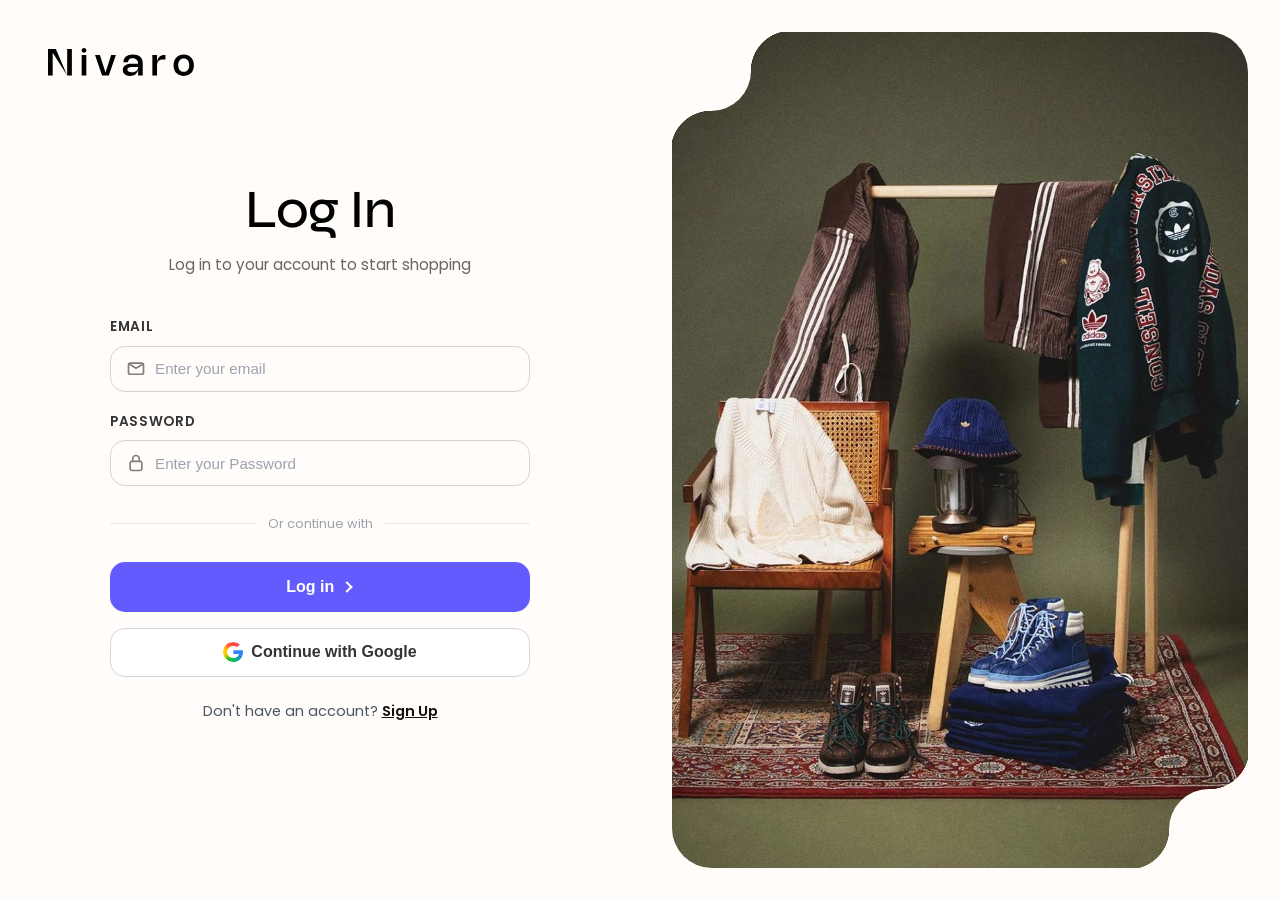
==== commit 94f847ee: "Addeding footer" ====
--- a/index.html
+++ b/index.html
@@ -45,7 +45,7 @@
           </button>
           <button type="button" class="btn-login btn-login-google">
             <img src="Assets/Login/7/google Icons.svg" width="20" height="20" alt="Google Icon">
-            Log in with Google
+            Continue with Google
           </button>
         </form>
 
--- a/style.css
+++ b/style.css
@@ -1,20 +1,20 @@
 @import url('https://fonts.googleapis.com/css2?family=Poppins:wght@400&family=Syne:wght@500&display=swap');
 
 :root {
-  --background: #0A0A0F;
-  --foreground: #F5F5F7;
+  --background: #FFFCF9;
+  --foreground: #111111;
   --primary: #E8500A;
   --primary-foreground: #FFFFFF;
-  --secondary: #1A1A2E;
-  --secondary-foreground: #C8C8D4;
+  --secondary: #F3F4F6;
+  --secondary-foreground: #1F2937;
   --accent: #00C9A7;
-  --accent-foreground: #0A0A0F;
-  --muted: #16162A;
-  --muted-foreground: #8888AA;
-  --card: #12121E;
-  --card-foreground: #F0F0F5;
-  --border: #2A2A40;
-  --input: #1E1E30;
+  --accent-foreground: #111111;
+  --muted: #F9FAFB;
+  --muted-foreground: #6B7280;
+  --card: #FFFFFF;
+  --card-foreground: #111111;
+  --border: #E5E7EB;
+  --input: #FFFFFF;
   --ring: #E8500A;
   --radius: 1rem;
   --font-heading: 'Syne', sans-serif;
@@ -46,7 +46,7 @@
 }
 
 h1, h2, h3, h4, h5, h6 {
-  color: var(--primary-foreground);
+  color: var(--foreground);
   font-family: var(--font-heading);
   font-weight: 500;
   line-height: 1.2;
@@ -167,17 +167,17 @@
 
 /* Glass card effect */
 .glass-card {
-  background: rgba(18, 18, 30, 0.65);
+  background: rgba(255, 255, 255, 0.7);
   backdrop-filter: blur(16px);
   -webkit-backdrop-filter: blur(16px);
-  border: 1px solid rgba(255, 255, 255, 0.08);
+  border: 1px solid rgba(0, 0, 0, 0.05);
   border-radius: var(--radius);
   padding: 2rem;
 }
 
 .glass-card-hover:hover {
-  background: rgba(28, 28, 45, 0.85);
-  border-color: rgba(232, 80, 10, 0.25);
+  background: rgba(255, 255, 255, 0.9);
+  border-color: rgba(232, 80, 10, 0.2);
 }
 
 /* Atmospheric blob */
@@ -434,7 +434,7 @@
   position: sticky;
   top: 0;
   z-index: 50;
-  background: rgba(10, 10, 15, 0.85);
+  background: rgba(255, 252, 249, 0.85);
   backdrop-filter: blur(20px);
   -webkit-backdrop-filter: blur(20px);
   border-bottom: 1px solid var(--border);
@@ -626,7 +626,7 @@
   content: '';
   position: absolute;
   inset: 0;
-  background: linear-gradient(to top, rgba(10,10,15,0.9) 0%, rgba(10,10,15,0.2) 100%);
+  background: linear-gradient(to top, rgba(255,252,249,0.9) 0%, rgba(255,252,249,0.1) 100%);
   z-index: 1;
 }
 
@@ -805,7 +805,7 @@
 }
 
 .btn-login-google {
-  background-color: #FFFCF9;
+  background-color: #ffffff;
   border: 1px solid #d1d5db;
   color: #333;
 }
@@ -934,33 +934,238 @@
 }
 
 
+/* --- Custom Branded Footer --- */
+.custom-footer {
+  padding: 2rem 1rem 4rem;
+  background-color: var(--background);
+}
+
+.footer-inner-container {
+  max-width: 1200px;
+  margin: 0 auto;
+  background-color: #645BFF;
+  border-radius: 32px;
+  padding: 40px;
+  position: relative;
+  overflow: hidden;
+  display: flex;
+  justify-content: space-between;
+  align-items: flex-start;
+  color: white;
+  min-height: 400px;
+  border: 1px solid rgba(0, 0, 0, 0.15);
+}
+
+.footer-bg-logo {
+  position: absolute;
+  bottom: 0;
+  left: 50%;
+  transform: translateX(-50%);
+  width: 80%;
+  z-index: 0;
+  pointer-events: none;
+  opacity: 1;
+}
+
+.footer-left, .footer-right {
+  position: relative;
+  z-index: 1;
+}
+
+.footer-left {
+  max-width: 50%;
+  display: flex;
+  flex-direction: column;
+  gap: 1.5rem;
+}
+
+.footer-heading {
+  font-size: 60px;
+  font-family: var(--font-heading);
+  font-weight: 500;
+  line-height: 1.1;
+  color: white !important;
+}
+
+.footer-left .b2 {
+  color: rgba(255, 255, 255, 0.8);
+  max-width: 400px;
+}
+
+.footer-right {
+  text-align: right;
+  display: flex;
+  flex-direction: column;
+  align-items: flex-end;
+  justify-content: space-between;
+  height: 100%;
+  min-height: 280px;
+}
+
+.footer-nav-group {
+  text-align: right;
+}
+
+.footer-nav-title {
+  margin-bottom: 1.5rem;
+  text-align: right;
+}
+
+.footer-nav-links {
+  list-style: none;
+  padding: 0;
+  margin: 0;
+  text-align: right;
+}
+
+.footer-nav-links li {
+  margin-bottom: 1.5rem;
+}
+
+.footer-nav-links li:last-child {
+  margin-bottom: 0;
+}
+
+.footer-nav-links a {
+  transition: opacity 0.2s;
+  color: rgba(255, 255, 255, 0.8);
+}
+
+.footer-nav-links a:hover {
+  opacity: 1;
+  color: white;
+}
+
+.footer-social-container {
+  margin-top: auto;
+  display: flex;
+  justify-content: flex-end;
+}
+
+/* Social Media Icons Integration */
+.social-list {
+  display: flex;
+  list-style: none;
+  gap: 1rem;
+  padding: 0;
+  margin: 0;
+}
+
+.social-list .icon-content {
+  position: relative;
+}
+
+.social-list .icon-content .tooltip {
+  position: absolute;
+  top: -30px;
+  left: 50%;
+  transform: translateX(-50%);
+  background-color: #000;
+  color: #fff;
+  padding: 6px 10px;
+  border-radius: 5px;
+  opacity: 0;
+  visibility: hidden;
+  font-size: 12px;
+  transition: all 0.3s ease;
+  white-space: nowrap;
+}
+
+.social-list .icon-content:hover .tooltip {
+  opacity: 1;
+  visibility: visible;
+  top: -45px;
+}
+
+.social-list .icon-content .link {
+  display: flex;
+  justify-content: center;
+  align-items: center;
+  width: 40px;
+  height: 40px;
+  border-radius: 50%;
+  color: white;
+  background-color: rgba(255, 255, 255, 0.1);
+  transition: all 0.3s ease-in-out;
+}
+
+.social-list .icon-content .link:hover {
+  background-color: white;
+  color: #645BFF;
+  transform: translateY(-3px);
+}
+
+.social-list .icon-content .link svg {
+  width: 20px;
+  height: 20px;
+}
+
+.social-list .icon-content .link[data-social="instagram"] svg path {
+  fill: #000 !important;
+}
+
+@media (max-width: 768px) {
+  .footer-inner-container {
+    flex-direction: column;
+    padding: 40px;
+    gap: 3rem;
+  }
+  .footer-left {
+    max-width: 100%;
+  }
+  .footer-heading {
+    font-size: 40px;
+  }
+  .footer-right {
+    text-align: left;
+    align-items: flex-start;
+  }
+  .footer-social-container {
+    justify-content: flex-start;
+  }
+}
+
 /* From Uiverse.io by satyamchaudharydev */ 
-button {
-  --primary-color: #645bff;
-  --secondary-color: #fff;
-  --hover-color: #111;
+.btn-login-primary, .btn-footer-cta {
   --arrow-width: 10px;
   --arrow-stroke: 2px;
   box-sizing: border-box;
   border: 0;
   border-radius: 15px;
-  color: var(--secondary-color);
+  color: var(--secondary-color, #fff);
   padding: 1em 1.8em;
   background: var(--primary-color);
   display: flex;
   transition: 0.2s background;
   align-items: center;
+  justify-content: center;
   gap: 0.6em;
   font-weight: bold;
-}
-
-button .arrow-wrapper {
+  cursor: pointer;
+  width: fit-content; /* Prevent full width by default unless specified */
+}
+
+.btn-login-primary {
+  --primary-color: #645bff;
+  --secondary-color: #fff;
+  --hover-color: #111;
+  width: 100%; /* Login button is full width */
+  margin-bottom: 1rem;
+}
+
+.btn-footer-cta {
+  --primary-color: #00C9A7;
+  --secondary-color: #fff;
+  --hover-color: #111;
+}
+
+.btn-login-primary .arrow-wrapper, .btn-footer-cta .arrow-wrapper {
   display: flex;
   justify-content: center;
   align-items: center;
 }
 
-button .arrow {
+.btn-login-primary .arrow, .btn-footer-cta .arrow {
   margin-top: 1px;
   width: var(--arrow-width);
   background: var(--primary-color);
@@ -969,7 +1174,7 @@
   transition: 0.2s;
 }
 
-button .arrow::before {
+.btn-login-primary .arrow::before, .btn-footer-cta .arrow::before {
   content: "";
   box-sizing: border-box;
   position: absolute;
@@ -983,14 +1188,18 @@
   transform: rotate(-45deg);
 }
 
-button:hover {
+.btn-login-primary:hover, .btn-footer-cta:hover {
   background-color: var(--hover-color);
 }
 
-button:hover .arrow {
+.btn-login-primary:hover .arrow, .btn-footer-cta:hover .arrow {
   background: var(--secondary-color);
 }
 
-button:hover .arrow:before {
+.btn-login-primary:hover .arrow:before, .btn-footer-cta:hover .arrow:before {
   right: 0;
 }
+
+/* Existing footer button color is now handled by variables above */
+
+
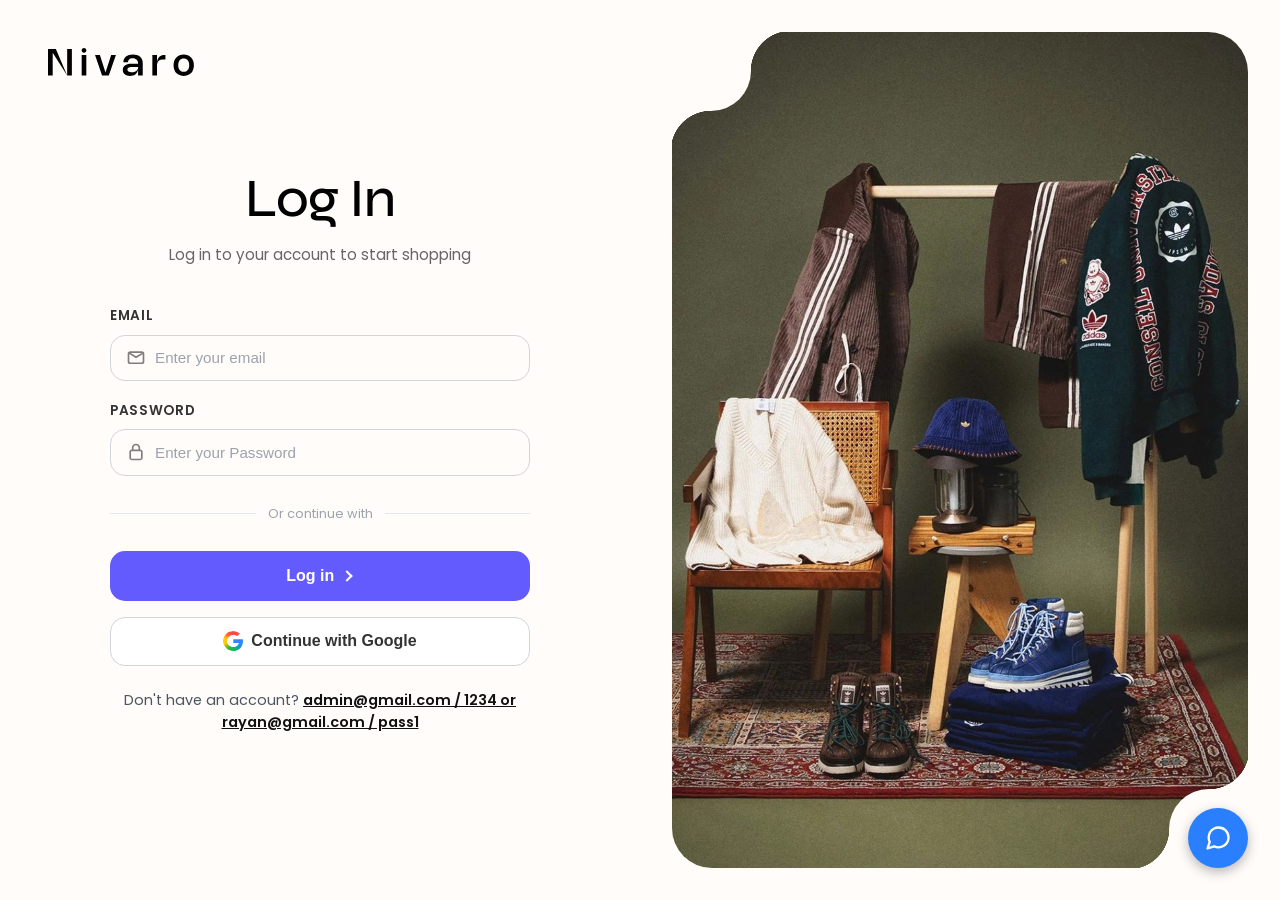
==== commit 6e355b96: "Home page + Products + checkout Process + side nav bar" ====
--- a/index.html
+++ b/index.html
@@ -21,12 +21,14 @@
         <h1 class="login-title">Log In</h1>
         <p class="login-subtitle">Log in to your account to start shopping</p>
 
-        <form onsubmit="event.preventDefault();">
+        <div id="error-msg" style="color: #ff4d4d; font-size: 0.875rem; margin-bottom: 1rem; display: none;"></div>
+
+        <form id="login-form">
           <div class="form-group">
-            <label class="form-label" for="email">Email</label>
+            <label class="form-label" for="username">Email</label>
             <div class="input-wrapper">
               <img src="Assets/Login/7/mail-01.svg" class="input-icon" alt="Email Icon">
-              <input type="email" id="email" class="form-input-login" placeholder="Enter your email">
+              <input type="email" id="username" class="form-input-login" placeholder="Enter your email" required>
             </div>
           </div>
 
@@ -34,7 +36,7 @@
             <label class="form-label" for="password">Password</label>
             <div class="input-wrapper">
               <img src="Assets/Login/7/lock.svg" class="input-icon" alt="Password Icon">
-              <input type="password" id="password" class="form-input-login" placeholder="Enter your Password">
+              <input type="password" id="password" class="form-input-login" placeholder="Enter your Password" required>
             </div>
           </div>
 
@@ -50,12 +52,12 @@
         </form>
 
         <p class="signup-text">
-          Don't have an account? <span class="signup-link">Sign Up</span>
+          Don't have an account? <span class="signup-link">admin@gmail.com / 1234 or rayan@gmail.com / pass1  </span>
         </p>
 
       <!-- Demo credentials hint 
         <div class="auth-hint">
-          <p4>Demo: <strong>admin / admin123</strong> or <strong>customer1 / pass1234</strong></p4>
+          <p4>Demo: <strong>admin@gmail.com / 1234</strong> or <strong>rayan@gmail.com / pass1</strong></p4>
         </div>
       -->
       </div>
@@ -71,5 +73,6 @@
     </div>
   </div>
 
+  <script src="script.js"></script>
 </body>
 </html>
--- a/style.css
+++ b/style.css
@@ -1,9 +1,9 @@
-@import url('https://fonts.googleapis.com/css2?family=Poppins:wght@400&family=Syne:wght@500&display=swap');
+@import url('https://fonts.googleapis.com/css2?family=Poppins:wght@400;500;600&family=Syne:wght@400;500;600;700;800&display=swap');
 
 :root {
   --background: #FFFCF9;
   --foreground: #111111;
-  --primary: #E8500A;
+  --primary: #645BFF;
   --primary-foreground: #FFFFFF;
   --secondary: #F3F4F6;
   --secondary-foreground: #1F2937;
@@ -15,7 +15,7 @@
   --card-foreground: #111111;
   --border: #E5E7EB;
   --input: #FFFFFF;
-  --ring: #E8500A;
+  --ring: #645BFF;
   --radius: 1rem;
   --font-heading: 'Syne', sans-serif;
   --font-body: 'Poppins', sans-serif;
@@ -50,6 +50,7 @@
   font-family: var(--font-heading);
   font-weight: 500;
   line-height: 1.2;
+  word-break: break-word;
 }
 
 h1 { font-size: 54px; }
@@ -182,7 +183,7 @@
 
 /* Atmospheric blob */
 .blob-primary {
-  background: radial-gradient(circle, rgba(232, 80, 10, 0.35) 0%, transparent 70%);
+  background: radial-gradient(circle, rgba(106, 10, 232, 0.35) 0%, transparent 70%);
   filter: blur(80px);
   border-radius: 50%;
   pointer-events: none;
@@ -210,43 +211,173 @@
   background: var(--primary);
 }
 
-/* Gradient text */
-.gradient-text {
-  background: linear-gradient(135deg, #E8500A 0%, #FF8A50 50%, #00C9A7 100%);
-  -webkit-background-clip: text;
-  -webkit-text-fill-color: transparent;
-  background-clip: text;
-}
-
 /* Product card */
 .product-card {
-  background: var(--card);
-  border: 1px solid var(--border);
-  border-radius: var(--radius);
+  max-width: 308px;
+  width: 100%;
+  height: 460px;
+  background: #ffffff;
+  border: 2px solid #e2e2e2;
+  border-radius: 26px;
+  padding: 10px;
+  display: flex;
+  flex-direction: column;
+  transition: all 0.3s cubic-bezier(0.4, 0, 0.2, 1);
   overflow: hidden;
-  transition: all 0.3s cubic-bezier(0.4, 0, 0.2, 1);
-  display: flex;
-  flex-direction: column;
-}
-
-.product-card img {
+  position: relative;
+  margin-bottom: 1.5rem;
+  margin-inline: auto;
+}
+
+.product-image-container {
   width: 100%;
-  aspect-ratio: 4/3;
+  height: 272px;
+  border-radius: 16px;
+  overflow: hidden;
+  position: relative;
+  flex-shrink: 0;
+}
+
+.product-image-container img {
+  width: 100%;
+  height: 100%;
   object-fit: cover;
+  border-radius: 16px;
+}
+
+.price-tag {
+  position: absolute;
+  bottom: 0;
+  right: 0;
+  background: #ffffff;
+  padding: 15px 15px 0px 25px; /* Adjusted padding to match design */
+  border-top-left-radius: 30px;
+  font-family: 'Syne', sans-serif;
+  font-weight: 600;
+  font-size: 34px;
+  color: #111111;
+  z-index: 10;
+  line-height: 1;
+}
+
+/* Inverted corner connecting to the right edge of the image */
+.price-tag::before {
+  content: "";
+  position: absolute;
+  top: -20px;
+  right: 0;
+  width: 20px;
+  height: 20px;
+  background-color: transparent;
+  border-bottom-right-radius: 20px;
+  box-shadow: 10px 10px 0 10px #ffffff;
+  pointer-events: none;
+}
+
+/* Inverted corner connecting to the bottom edge of the image */
+.price-tag::after {
+  content: "";
+  position: absolute;
+  bottom: 0;
+  left: -20px;
+  width: 20px;
+  height: 20px;
+  background-color: transparent;
+  border-bottom-right-radius: 20px;
+  box-shadow: 10px 10px 0 10px #ffffff;
+  pointer-events: none;
 }
 
 .product-card-content {
-  padding: 1.25rem;
+  padding: 10px 0 0;
   display: flex;
   flex-direction: column;
   flex-grow: 1;
 }
 
-.product-card:hover {
-  border-color: rgba(232, 80, 10, 0.4);
-  transform: translateY(-4px);
-  box-shadow: 0 20px 40px rgba(232, 80, 10, 0.15);
-}
+.product-name {
+  font-family: 'Syne', sans-serif;
+  font-weight: 700;
+  font-size: 20px;
+  color: #000000;
+  margin-bottom: 4px;
+}
+
+.product-description {
+  font-family: 'Poppins', sans-serif;
+  font-weight: 400;
+  font-size: 12px;
+  color: #666;
+  line-height: 1.4;
+  margin-bottom: 8px;
+  flex-grow: 1;
+}
+
+.product-meta {
+  display: flex;
+  justify-content: space-between;
+  align-items: center;
+  margin-bottom: 10px;
+}
+
+.stars-review {
+  display: flex;
+  align-items: center;
+  gap: 2px;
+}
+
+.stars-review img {
+  width: 16px;
+  height: 16px;
+}
+
+.review-count {
+  font-family: 'Syne', sans-serif;
+  font-weight: 700;
+  font-size: 16px;
+  color: #000000;
+  margin-left: 8px;
+}
+
+.category-box {
+  width: 80px;
+  height: 22px;
+  background-color: #F8F8F8;
+  border: 1px solid #D4D4D4;
+  border-radius: 25px;
+  display: flex;
+  align-items: center;
+  justify-content: center;
+  font-family: 'Syne', sans-serif;
+  font-size: 10px;
+  font-weight: 600;
+  color: #000000;
+}
+
+.add-to-cart-btn {
+  width: 100% !important;
+  height: 36px !important;
+  background-color: #645BFF !important;
+  border-radius: 14px !important;
+  font-family: 'Poppins', sans-serif !important;
+  font-size: 16px !important;
+  font-weight: bold !important;
+  color: #ffffff !important;
+  border: none !important;
+  cursor: pointer !important;
+  transition: background-color 0.2s !important;
+  display: flex !important;
+  align-items: center !important;
+  justify-content: center !important;
+  padding: 0 !important;
+  margin: 0 !important;
+}
+
+.add-to-cart-btn:hover {
+  background-color: #443dce !important;
+}
+
+
 
 /* Input styles */
 .form-input {
@@ -320,7 +451,7 @@
 }
 
 .btn-primary:hover {
-  background: #FF6A2A;
+  background: #000000;
   box-shadow: 0 0 20px rgba(232, 80, 10, 0.4);
   transform: translateY(-1px);
 }
@@ -371,17 +502,35 @@
   background: var(--card);
   border: 1px solid var(--border);
   border-radius: var(--radius);
-  padding: 1.5rem;
+  padding: 1rem;
   position: sticky;
   top: 5rem;
 }
 
+.aside-panel h3 {
+  font-size: 1.125rem !important;
+  gap: 0.5rem !important;
+}
+
+.aside-panel .text-xl {
+  font-size: 1.25rem !important;
+}
+
+.aside-panel .btn-outline {
+  padding: 0.5rem 1rem;
+  font-size: 0.875rem;
+}
+
+.aside-panel p, .aside-panel span {
+  font-size: 0.875rem !important;
+}
+
 /* Auto-scroll text */
 .auto-scroll-container {
-  height: 200px;
+  height: 120px;
   overflow: hidden;
   position: relative;
-  margin-top: 1rem;
+  margin-top: 0.75rem;
 }
 
 .auto-scroll-text {
@@ -415,42 +564,74 @@
 /* Nav link */
 .nav-link {
   font-size: 0.875rem;
-  font-weight: 600;
+  font-weight: 700;
   color: var(--muted-foreground);
-  transition: color 0.2s;
   text-decoration: none;
-}
-
+  cursor: pointer;
+  position: relative;
+  text-transform: uppercase;
+  letter-spacing: 0.04em;
+  padding: 0.875rem 1rem;
+  border-radius: var(--radius);
+  display: flex;
+  align-items: center;
+  gap: 0.75rem;
+  transition: all 0.3s ease;
+}
+
+.nav-icon {
+  width: 24px;
+  height: 24px;
+  object-fit: contain;
+}
+
+.nav-link:focus,
 .nav-link:hover {
-  color: var(--foreground);
+  color: var(--primary);
+  transform: translateX(4px);
 }
 
 .nav-link.active {
   color: var(--primary);
-}
-
-/* Header */
+  background-color: rgba(88, 10, 232, 0.08);
+  transform: translateX(4px);
+}
+
+/* Header (Sidebar Layout) */
 .app-header {
-  position: sticky;
+  position: fixed;
+  left: 0;
   top: 0;
+  width: 250px;
+  height: 100vh;
   z-index: 50;
   background: rgba(255, 252, 249, 0.85);
   backdrop-filter: blur(20px);
   -webkit-backdrop-filter: blur(20px);
-  border-bottom: 1px solid var(--border);
-  padding: 1rem 0;
+  border-right: 1px solid var(--border);
+  border-bottom: none;
+  padding: 1rem;
+  display: flex;
+  flex-direction: column;
+  transition: transform 0.3s ease;
 }
 
 .header-container {
   display: flex;
-  align-items: center;
-  justify-content: space-between;
+  flex-direction: column;
+  height: 100%;
 }
 
 .logo-container {
   display: flex;
   align-items: center;
   gap: 0.5rem;
+  margin-bottom: 3.5rem;
+}
+
+.header-logo {
+  height: 32px;
+  width: auto;
 }
 
 .logo-text {
@@ -461,21 +642,96 @@
 }
 
 .main-nav {
+  display: flex;
+  flex-direction: column;
+  flex-grow: 1;
+  gap: 0.5rem;
+}
+
+.header-actions {
+  display: flex;
+  flex-direction: column;
+  margin-top: auto;
+  border-top: 1px solid var(--border);
+  padding-top: 1rem;
+  gap: 1rem;
+}
+
+/* Sidebar toggle */
+.sidebar-toggle {
   display: none;
-}
-@media (min-width: 768px) {
-  .main-nav {
-    display: flex;
-    align-items: center;
-    gap: 1.5rem;
-  }
-}
-
-.header-actions {
-  display: flex;
-  align-items: center;
-  gap: 1rem;
-}
+  position: fixed;
+  top: 1rem; left: 1rem;
+  z-index: 60;
+  width: 44px; height: 44px;
+  background: var(--card);
+  border: 1px solid var(--border);
+  border-radius: var(--radius);
+  box-shadow: 0 4px 12px rgba(0,0,0,0.08);
+  transition: all 0.2s;
+  align-items: center;
+  justify-content: center;
+}
+
+.sidebar-layout {
+  padding-left: 250px;
+}
+
+@media (max-width: 900px) {
+  .sidebar-toggle { display: flex; }
+  .app-header { transform: translateX(-100%); }
+  .app-header.open { transform: translateX(0); }
+  .sidebar-layout { padding-left: 0; padding-top: 4.5rem; }
+}
+
+/* Sidebar Overlay */
+.sidebar-overlay {
+  position: fixed;
+  inset: 0;
+  background: rgba(0,0,0,0.5);
+  z-index: 40;
+  visibility: hidden;
+  pointer-events: none;
+  opacity: 0;
+  transition: opacity 0.3s ease, visibility 0.3s ease;
+}
+
+.sidebar-overlay.active {
+  visibility: visible;
+  pointer-events: auto;
+  opacity: 1;
+}
+
+/* Toast Notifications */
+.app-toast {
+  position: fixed;
+  bottom: 2rem;
+  left: 50%;
+  transform: translateX(-50%) translateY(1.5rem);
+  padding: 0.875rem 1.5rem;
+  border-radius: 9999px;
+  font-weight: 600;
+  opacity: 0;
+  z-index: 9999;
+  pointer-events: none;
+  transition: opacity 0.35s ease, transform 0.35s cubic-bezier(0.34, 1.56, 0.64, 1);
+}
+.app-toast--visible { opacity: 1; transform: translateX(-50%) translateY(0); }
+.app-toast--success { background: #16a34a; color: #fff; }
+.app-toast--error { background: #dc2626; color: #fff; }
+.app-toast--info { background: #3b82f6; color: #fff; }
+
+.btn-logout-sidebar {
+  background: #645BFF;
+  color: white;
+  width: 100%;
+  padding: 0.75rem 1rem;
+  border-radius: var(--radius);
+  text-align: center;
+  font-weight: 600;
+  transition: background 0.2s;
+}
+.btn-logout-sidebar:hover { background: #c20808; }
 
 /* Footer */
 .app-footer {
@@ -510,16 +766,23 @@
   padding: 2rem 0;
 }
 
+.centered-section {
+  max-width: 1200px;
+  margin-left: auto;
+  margin-right: auto;
+  width: 100%;
+}
+
 @media (min-width: 1024px) {
   .page-body {
-    grid-template-columns: 1fr 300px;
+    grid-template-columns: 1fr 200px;
   }
 }
 
 .products-grid {
   display: grid;
   grid-template-columns: 1fr;
-  gap: 1.5rem;
+  gap: 0.5rem;
 }
 
 @media (min-width: 640px) {
@@ -571,92 +834,732 @@
   position: relative;
   display: flex;
   align-items: center;
+  gap: 0.5rem;
+  padding: 0.875rem 1rem;
+  color: var(--muted-foreground);
+  border-radius: var(--radius);
+  transition: all 0.2s;
+  font-weight: 600;
+  text-transform: uppercase;
+  letter-spacing: 0.04em;
+}
+
+.cart-icon-wrapper:hover, .cart-icon-wrapper.active {
+  color: var(--primary);
+  background: rgba(106, 10, 232, 0.1);
+}
+
+/* =============================================
+   HERO SECTION — Bento Grid Layout
+   ============================================= */
+.hero-section {
+  padding: 20px 1rem;
+  display: flex;
   justify-content: center;
-  padding: 0.5rem;
-  color: var(--muted-foreground);
-  border-radius: 0.5rem;
-  transition: all 0.2s;
-}
-
-.cart-icon-wrapper:hover {
+  align-items: center;
+  min-height: 100vh;
+  overflow: hidden;
+}
+
+.hero-container {
+  max-width: 1400px;
+  width: 100%;
+  display: flex;
+  gap: 10px;
+  margin: 0 auto;
+}
+
+/* --- Left Panel --- */
+.hero-left {
+  width: 700px;
+  height: 831px;
+  min-width: 700px;
+  background-color: #C62828;
+  background-image: url('Image/Heo.jpg');
+  background-size: cover;
+  background-position: center;
+  border-radius: 40px;
+  padding: 45px;
+  position: relative;
+  display: flex;
+  flex-direction: column;
+  justify-content: flex-end;
+}
+
+.hero-badge {
+  rotate: 17.39deg;
+  position: absolute;
+  left: 451px;
+  top: 294px;
+  width: 120px;
+  height: auto;
+  pointer-events: none;
+}
+
+/* Hero Buttons — adapted from arrow_buttons_hover_v3 */
+.hero-buttons {
+  display: flex;
+  gap: 20px;
+  align-items: left;
+  justify-content: left;
+  margin-top: auto;
+}
+
+.hero-btn {
+  height: 50px;
+  display: flex;
+  align-items: center;
+  justify-content: space-between;
+  gap: 12px;
+  padding: 8px 8px 8px 28px;
+  border-radius: 999px;
+  cursor: pointer;
+  min-width: 210px;
+  text-decoration: none;
+  user-select: none;
+  transition: all 0.25s ease;
+}
+
+.hero-btn-solid {
+  background: #fff;
+  border: none;
+}
+
+.hero-btn-outline {
+  background: transparent;
+  border: 2px solid rgba(255, 255, 255, 0.6);
+}
+
+.hero-btn-label {
+  font-family: var(--font-body);
+  font-weight: 700;
+  letter-spacing: 0.12em;
+  text-transform: uppercase;
+  flex: 1;
+}
+
+.hero-btn-solid .hero-btn-label {
+  color: #111;
+}
+
+.hero-btn-outline .hero-btn-label {
+  color: #fff;
+}
+
+.hero-btn-icon {
+  width: 35px;
+  height: 35px;
+  border-radius: 50%;
+  display: flex;
+  align-items: center;
+  justify-content: center;
+  flex-shrink: 0;
+  transition: background 0.25s ease;
+}
+
+.hero-btn-solid .hero-btn-icon {
+  background: #111;
+}
+
+.hero-btn-outline .hero-btn-icon {
+  background: transparent;
+  border: 2px solid rgba(255, 255, 255, 0.7);
+}
+
+.hero-btn-icon svg {
+  transition: transform 0.35s cubic-bezier(0.34, 1.56, 0.64, 1);
+  transform: rotate(0deg);
+}
+
+.hero-btn:hover .hero-btn-icon svg {
+  transform: rotate(45deg);
+}
+
+.hero-btn-solid:hover .hero-btn-icon {
+  background: #333;
+}
+
+.hero-btn-outline:hover .hero-btn-icon {
+  background: rgba(255, 255, 255, 0.15);
+  border-color: #fff;
+}
+
+/* --- Right Panel --- */
+.hero-right {
+  flex: 1;
+  display: flex;
+  flex-direction: column;
+  gap: 10px;
+  min-width: 0;
+}
+
+/* Right Top Container */
+.hero-right-top {
+  background-color: #645BFF;
+  border-radius: 40px;
+  height: 550px;
+  padding: 45px;
+  display: flex;
+  flex-direction: column;
+  justify-content: flex-start;
+}
+
+.hero-heading-row {
+  display: flex;
+  align-items: center;
+  gap: 20px;
+  margin-bottom: 0px;
+}
+
+.hero-heading-for {
+  font-family: var(--font-heading);
+  font-size: 52px;
+  font-weight: 700;
+  color: #ffffff !important;
+  line-height: 1.1;
+  margin: 0;
+}
+
+.hero-arrow-long {
+  flex-shrink: 0;
+}
+
+.hero-heading-main {
+  font-family: var(--font-heading);
+  font-size: 52 px;
+  font-weight: 700;
+  color: #ffffff !important;
+  line-height: 1.1;
+  margin: 0;
+  text-transform: uppercase;
+}
+
+.hero-body-text {
+  font-family: var(--font-body);
+  font-size: 14px;
+  color: rgba(255, 255, 255, 0.85);
+  max-width: 420px;
+  margin-top: auto;
+  line-height: 1.6;
+}
+
+.hero-body-bold {
+  font-family: var(--font-body);
+  font-size: 18px;
+  color: #ffffff;
+  margin-top: 12px;
+}
+
+/* Right Bottom Row */
+.hero-right-bottom {
+  display: flex;
+  gap: 10px;
+  flex: 1;
+}
+
+.hero-bottom-card {
+  width: 339px;
+  height: 273px;
+  flex: 1;
+  background-color: #C62828;
+  border-radius: 40px;
+  padding: 30px;
+  display: flex;
+  align-items: flex-end;
+  justify-content: left;
+  background-size: cover;
+  background-position: center;
+}
+
+.hero-bottom-ripstop {
+  background-image: url('Image/RIP STOP.jpg');
+}
+
+.hero-bottom-insulated {
+  background-image: url('Image/INSULATED.jpg');
+}
+
+.hero-card-tag {
+  font-family: var(--font-heading);
+  align-self: left;
+  font-size: 30px;
+  font-weight: 700;
+  color: #ffffff;
+  text-transform: uppercase;
+}
+
+/* =============================================
+   CATEGORIES SECTION — Bento Grid
+   ============================================= */
+.cat-section {
+  display: flex;
+  justify-content: center;
+  padding: 40px 1rem;
+}
+
+.cat-container {
+  gap: 30px;
+  max-width: 1400px;
+  width: 100%;
+  height: 628px;
+  display: flex;
+  margin: 0 auto;
+}
+
+/* --- Left Side --- */
+.cat-left {
+  width: 660px;
+  min-width: 660px;
+  display: flex;
+  flex-direction: column;
+  gap: 20px;
+}
+
+/* Top Row: two small cards */
+.cat-top-row {
+  display: flex;
+  gap: 10px;
+}
+
+.cat-small-card {
+  width: 325px;
+  height: 286px;
+  background-color: #C62828;
+  border-radius: 40px;
+  padding: 30px;
+  position: relative;
+  display: flex;
+  align-items: flex-end;
+  justify-content: right;
+  overflow: hidden;
+  text-decoration: none;
+}
+
+/* Tag pill shared style */
+.cat-tag {
+  background: #ffffff;
+  border-radius: 38px;
+  padding: 6px 18px;
+  font-family: var(--font-body);
+  font-size: 12px;
+  font-weight: 500;
+  color: #111;
+  text-transform: uppercase;
+  letter-spacing: 0.04em;
+  white-space: nowrap;
+  position: relative;
+  z-index: 1;
+}
+
+/* Bottom: text + CTA */
+.cat-bottom {
+  width: 660px;
+  height: 322px;
+  display: flex;
+  flex-direction: column;
+  justify-content: space-between;
+}
+
+.cat-bottom-text {
+  padding-top: 10px;
+}
+
+.cat-heading {
+  font-family: var(--font-heading);
+  font-size: 52px;
+  line-height: 1.1;
+  color: var(--foreground) !important;
+  margin: 0;
+}
+
+.cat-heading-semi {
+  font-weight: 600;
+}
+
+.cat-heading-underline {
+  font-weight: 400;
+  text-decoration: underline;
+  text-underline-offset: 6px;
+  text-decoration-thickness: 2px;
+}
+
+.cat-bottom-cta {
+  display: flex;
+  align-items: flex-start;
+  gap: 50px;
+}
+
+.cat-shop-btn {
+  display: inline-flex;
+  align-items: center;
+  justify-content: center;
+  background: #111;
+  color: #fff;
+  border: none;
+  border-radius: 15px;
+  padding: 10px 18px;
+  font-family: var(--font-body);
+  font-size: 18px;
+  font-weight: 400;
+  text-decoration: none;
+  cursor: pointer;
+  white-space: nowrap;
+  transition: background 0.25s ease;
+}
+
+.cat-shop-btn:hover {
+  background: #333;
+}
+
+.cat-desc {
+  font-family: var(--font-body);
+  font-size: 18px;
+  font-weight: 400;
   color: var(--foreground);
-  background: rgba(255,255,255,0.05);
-}
-
-/* Main hero sections */
-.hero-section {
-  padding: 4rem 0;
-  text-align: center;
+  max-width: 380px;
+  line-height: 1.5;
+}
+
+/* --- Right Side --- */
+.cat-right-card {
+  width: 685px;
+  height: 628px;
+  background-color: #C62828;
+  border-radius: 40px;
+  padding: 30px;
+  display: flex;
+  align-items: flex-end;
+  justify-content: flex-end;
   position: relative;
   overflow: hidden;
-}
-
-.hero-title {
-  margin-bottom: 1rem;
-}
-
-.hero-subtitle {
-  color: var(--muted-foreground);
-  font-size: 1.125rem;
-  max-width: 36rem;
-  margin: 0 auto 2rem;
-}
-
-/* Category cards in main.html */
-.category-card {
-  position: relative;
-  overflow: hidden;
-  border-radius: var(--radius);
-  aspect-ratio: 16/9;
+  text-decoration: none;
+}
+
+/* Category Card Backgrounds & Animations */
+.cat-small-card::before, .cat-right-card::before {
+  content: "";
+  position: absolute;
+  top: 0; left: 0; width: 100%; height: 100%;
+  background-size: cover;
+  background-position: center;
+  transition: transform 0.4s ease;
+  z-index: 0;
+}
+
+.cat-small-card:hover::before, .cat-right-card:hover::before {
+  transform: scale(1.08);
+}
+
+.cat-kid::before { background-image: url('Image/KIDSWEAR.jpg'); }
+.cat-women::before { background-image: url('Image/WOMENSWEAR.jpg'); }
+.cat-men::before { background-image: url('Image/MENSWEAR.jpg'); }
+
+/* =============================================
+   MOST POPULAR SECTION
+   ============================================= */
+.pop-section {
+  display: flex;
+  justify-content: center;
+  padding: 60px 1rem;
+}
+
+.pop-container {
+  max-width: 1400px;
+  width: 100%;
+  height: 645px;
+  display: flex;
+  flex-direction: column;
+  gap: 30px;
+  margin: 0 auto;
+}
+
+/* Top Row */
+.pop-top {
+  display: flex;
+  align-items: center;
+  display: flex;
+  justify-content: space-between;
+}
+
+.pop-top-left {
+  flex-shrink: 0;
+}
+
+.pop-top-right {
+  display: flex;
+  flex-direction: column;
+  gap: 10px;
+}
+
+.pop-title-row {
+  display: flex;
+  align-items: center;
+  gap: 20px;
+}
+
+.pop-star-icon {
+  width: 40px;
+  height: 40px;
+  object-fit: contain;
+}
+
+.pop-title {
+  gap: 10px;
+  font-family: var(--font-heading);
+  font-size: 48px;
+  font-weight: 700;
+  color: var(--foreground);
+  border: 1px solid #111;
+  border-radius: 40px;
+  padding: 5px 15px;
+  line-height: 1.2;
+  display: inline-flex;
+  align-items: center;
+  justify-content: center;
+}
+
+.pop-desc {
+  font-family: var(--font-body);
+  font-size: 14px;
+  font-weight: 400;
+  color: var(--foreground);
+  max-width: 500px;
+}
+
+/* Bottom Row: 4 product cards */
+.pop-products {
+  display: flex;
+  gap: 26px;
+  flex: 1;
+}
+
+.pop-products .product-card {
+  flex: 1;
+  max-width: none;
+  margin-bottom: 0;
+}
+
+/* =============================================
+   WE'RE CHANGING SECTION
+   ============================================= */
+.changing-section {
+  display: flex;
+  justify-content: center;
+  padding: 20px 1rem;
+}
+
+.changing-container {
+  max-width: 1400px;
+  width: 100%;
+  height: 680px;
+  display: flex;
+  justify-content: space-between;
+  margin: 0 0;
+}
+
+/* --- Left Panel --- */
+.changing-left {
+  width: 500px;
+  max-width: 500px;
   display: flex;
   flex-direction: column;
   justify-content: flex-end;
-  padding: 2rem;
-  text-decoration: none;
-  border: 1px solid var(--border);
-}
-
-@media (min-width: 768px) {
-  .category-card {
-    aspect-ratio: 1/1;
-  }
-}
-
-.category-card::before {
-  content: '';
+  align-items: center;
+  position: relative;
+  background-image: url('Image/Mission.jpg');
+  background-size: cover;
+  background-position: center;
+  border-radius: 40px;
+  padding: 40px;
+}
+
+.changing-learn-btn {
+  position: relative;
+  z-index: 2;
+  display: inline-flex;
+  align-items: center;
+  gap: 10px;
+  padding: 18px 38px;
+  border-radius: 20px;
+  background: #DBDAD8;
+  border: 1px solid #A4A4A4;
+  cursor: pointer;
+  transition: all 0.25s ease;
+}
+
+.changing-btn-text {
+  font-family: var(--font-body);
+  font-weight: 500;
+  font-size: 14px;
+  color: #111;
+  font-weight: bold;
+}
+
+.changing-learn-btn:hover {
+  background: #cccbc9;
+}
+
+.changing-learn-btn:hover svg {
+  transform: rotate(45deg);
+}
+
+.changing-learn-btn svg {
+  transition: transform 0.35s cubic-bezier(0.34, 1.56, 0.64, 1);
+}
+
+/* --- Right Panel --- */
+.changing-right {
+  width: 880px;
+  display: flex;
+  flex-direction: column;
+  padding: 50px;
+  justify-content: space-between;
+  background-color: #645BFF;
+  border-radius: 40px;
+}
+
+/* Right Top: Heading */
+.changing-right-top {
+  display: flex;
+  align-items: flex-start;
+}
+
+.changing-heading {
+  font-family: var(--font-heading);
+  font-size: 52px;
+  font-weight: 700;
+  color: #ffffff !important;
+  line-height: 1.1;
+  text-transform: uppercase;
+  font-style: bold;
+}
+
+/* Right Bottom: Two Cards */
+.changing-right-bottom {
+  display: flex;
+  gap: 20px;
+  border: 2px solid rgba(255, 255, 255, 0.3);
+  border-radius: 30px;
+  padding: 15px;
+}
+
+.changing-card {
+  flex: 1;
+  display: flex;
+  flex-direction: column;
+  justify-content: space-between;
+  gap: 15px;
+}
+
+.changing-card-top {
+  display: flex;
+  align-items: center;
+  gap: 10px;
+}
+
+.changing-star-icon {
+  width: 36px;
+  height: 36px;
+  object-fit: contain;
+}
+
+.changing-card-title {
+  font-family: var(--font-heading);
+  font-size: 30px;
+  font-weight: 700;
+  color: #ffffff;
+  text-transform: uppercase;
+}
+
+.changing-card-bottom {
+  display: flex;
+  align-items: flex-start;
+}
+
+.changing-card-desc {
+  font-family: var(--font-body);
+  font-size: 14px;
+  font-weight: 400;
+  color: rgba(255, 255, 255, 0.85);
+  line-height: 1.6;
+}
+
+/* =============================================
+   GOOS SPINNING BUTTON (from Uiverse.io)
+   ============================================= */
+.goos-button {
+  cursor: pointer;
+  border: none;
+  background: #645bff;
+  color: #fff;
+  width: 100px;
+  height: 100px;
+  border-radius: 50%;
+  overflow: hidden;
+  position: relative;
+  display: grid;
+  place-content: center;
+  transition: background 300ms, transform 200ms;
+  font-weight: 600;
+}
+
+.goos-button__text {
   position: absolute;
   inset: 0;
-  background: linear-gradient(to top, rgba(255,252,249,0.9) 0%, rgba(255,252,249,0.1) 100%);
-  z-index: 1;
-}
-
-.category-card img {
+  animation: goos-text-rotation 8s linear infinite;
+  font-family: var(--font-body);
+  font-size: 12px;
+  font-weight: 400;
+  color: #fff;
+}
+
+.goos-button__text > span {
   position: absolute;
-  inset: 0;
-  width: 100%;
-  height: 100%;
-  object-fit: cover;
-  z-index: 0;
-  transition: transform 0.5s ease;
-}
-
-.category-card:hover img {
+  transform: rotate(calc(16.36deg * var(--index)));
+  inset: 7px;
+}
+
+.goos-button__circle {
+  position: relative;
+  width: 40px;
+  height: 40px;
+  overflow: hidden;
+  background: #fff;
+  color: #111;
+  border-radius: 50%;
+  display: flex;
+  align-items: center;
+  justify-content: center;
+}
+
+.goos-button__icon--copy {
+  position: absolute;
+  transform: translate(-150%, 150%);
+}
+
+.goos-button:hover {
+  background: #333;
   transform: scale(1.05);
 }
 
-.category-card-content {
-  position: relative;
-  z-index: 2;
-}
-
-.category-card h2 {
-  font-size: 1.5rem;
-  margin-bottom: 0.5rem;
-}
-
-.category-card p {
-  color: var(--muted-foreground);
-  margin-bottom: 1rem;
+.goos-button:hover .goos-button__icon {
+  color: #333;
+}
+
+.goos-button:hover .goos-button__icon:first-child {
+  transition: transform 0.3s ease-in-out;
+  transform: translate(150%, -150%);
+}
+
+.goos-button:hover .goos-button__icon--copy {
+  transition: transform 0.3s ease-in-out 0.1s;
+  transform: translate(0);
+}
+
+@keyframes goos-text-rotation {
+  to {
+    rotate: 360deg;
+  }
 }
 
 /* --- Login Page Styles --- */
@@ -936,12 +1839,12 @@
 
 /* --- Custom Branded Footer --- */
 .custom-footer {
-  padding: 2rem 1rem 4rem;
+  padding: 5rem 1rem 1rem;
   background-color: var(--background);
 }
 
 .footer-inner-container {
-  max-width: 1200px;
+  max-width: 1400px;
   margin: 0 auto;
   background-color: #645BFF;
   border-radius: 32px;
@@ -952,7 +1855,7 @@
   justify-content: space-between;
   align-items: flex-start;
   color: white;
-  min-height: 400px;
+  min-height: 500px;
   border: 1px solid rgba(0, 0, 0, 0.15);
 }
 
@@ -987,8 +1890,8 @@
   color: white !important;
 }
 
-.footer-left .b2 {
-  color: rgba(255, 255, 255, 0.8);
+.footer-left .b3 {
+  color: #DDDDDD;
   max-width: 400px;
 }
 
@@ -1002,19 +1905,16 @@
   min-height: 280px;
 }
 
-.footer-nav-group {
-  text-align: right;
+.footer-groups-row {
+  display: flex;
+  flex-direction: row;
+  gap: 4rem;
+  align-items: flex-start;
 }
 
 .footer-nav-title {
+  color: #FFFCF9;
   margin-bottom: 1.5rem;
-  text-align: right;
-}
-
-.footer-nav-links {
-  list-style: none;
-  padding: 0;
-  margin: 0;
   text-align: right;
 }
 
@@ -1125,6 +2025,44 @@
   }
 }
 
+/* --- Footer Bottom Section --- */
+.footer-bottom {
+  margin-top: 5rem;
+  padding-top: 2rem;
+  border-top: 1px solid var(--border);
+}
+
+.footer-bottom-container {
+  max-width: 1200px;
+  margin: 0 auto;
+  display: flex;
+  justify-content: space-between;
+  align-items: center;
+  flex-wrap: wrap;
+  gap: 1rem;
+}
+
+.footer-bottom-links {
+  display: flex;
+  gap: 1.5rem;
+}
+
+.footer-bottom-links a {
+  text-decoration: underline;
+  color: var(--foreground);
+}
+
+.footer-bottom-links a:hover {
+  color: var(--primary);
+}
+
+@media (max-width: 768px) {
+  .footer-bottom-container {
+    flex-direction: column;
+    text-align: center;
+  }
+}
+
 /* From Uiverse.io by satyamchaudharydev */ 
 .btn-login-primary, .btn-footer-cta {
   --arrow-width: 10px;
@@ -1154,9 +2092,9 @@
 }
 
 .btn-footer-cta {
-  --primary-color: #00C9A7;
-  --secondary-color: #fff;
-  --hover-color: #111;
+  --primary-color: #ffffff;
+  --secondary-color: #000000;
+  --hover-color: #f0f0f0;
 }
 
 .btn-login-primary .arrow-wrapper, .btn-footer-cta .arrow-wrapper {
@@ -1203,3 +2141,527 @@
 /* Existing footer button color is now handled by variables above */
 
 
+
+/* --- Shopping Cart Styles --- */
+.cart-container {
+  background: var(--card);
+  border: 1px solid var(--border);
+  border-radius: var(--radius);
+  padding: 2rem;
+  margin-top: 2rem;
+  margin-bottom: 2rem;
+}
+
+#cart-table th {
+  border-bottom: 2px solid var(--border);
+  padding-bottom: 1rem;
+}
+
+#cart-table td {
+  padding: 1.5rem 1rem;
+  vertical-align: middle;
+}
+
+.remove-btn {
+  background: transparent;
+  border: 1px solid rgba(239, 68, 68, 0.3);
+  color: rgb(248, 113, 113);
+  padding: 0.5rem 1rem;
+  border-radius: 0.5rem;
+  cursor: pointer;
+  font-size: 0.875rem;
+  transition: all 0.2s;
+}
+
+.remove-btn:hover {
+  background: rgba(239, 68, 68, 0.1);
+  border-color: rgb(248, 113, 113);
+}
+
+.cart-grand-total-container {
+  display: flex;
+  justify-content: flex-end;
+  align-items: center;
+  padding-top: 2rem;
+  margin-top: 1rem;
+  border-top: 1px solid var(--border);
+}
+
+.cart-grand-total {
+  font-size: 1.25rem;
+  display: flex;
+  align-items: center;
+  gap: 1rem;
+}
+
+#cart-empty-row td {
+  text-align: center;
+  padding: 4rem 1rem;
+  color: var(--muted-foreground);
+}
+
+#final-total:not(:empty) {
+  display: block;
+}
+
+#final-total.hidden {
+  display: none;
+}
+
+/* =============================================
+   INFINITY LOOP CAROUSEL
+   ============================================= */
+.mrq-wrap {
+  background: #0d0d0d;
+  overflow: hidden;
+  padding: 15px 0;
+  width: 100%;
+  line-height: 1;
+}
+
+.mrq-track {
+  display: inline-flex;
+  align-items: center;
+  white-space: nowrap;
+  will-change: transform;
+  animation: roll 14s linear infinite;
+}
+
+.mrq-item {
+  display: inline-flex;
+  align-items: center;
+  gap: 25px;
+  padding: 0 25px;
+  font-family: 'Syne', sans-serif;
+  font-size: 20px;
+  font-weight: 700;
+  color: #fff;
+  letter-spacing: .04em;
+  text-transform: uppercase;
+}
+
+.mrq-star {
+  display: inline-flex;
+  align-items: center;
+  flex-shrink: 0;
+}
+
+@keyframes roll {
+  0% { transform: translateX(0) }
+  100% { transform: translateX(-50%) }
+}
+
+
+/* Main banner container */
+.promo-banner {
+  width: 100%;
+  padding: 5px 20px;
+  background-color: #35A14E;
+  overflow: hidden;
+
+}
+
+/* Flex container for aligning content */
+.promo-banner-content {
+  display: flex; /* Align items in one row */
+  justify-content: center; /* Center horizontally */
+  align-items: center; /* Center vertically */
+  gap: 12px; /* Space between elements */
+
+  font-size: 14px; /* Text size */
+  font-weight: 500; /* Medium font weight */
+  color: white; /* White text color */
+  text-align: center; /* Center text */
+
+  flex-wrap: wrap; /* Allows wrapping on smaller screens */
+}
+
+/* Main highlighted text */
+.promo-highlight {
+  font-weight: 700; /* Bold text */
+  text-transform: uppercase; /* Make text uppercase */
+  letter-spacing: 0.5px; /* Add spacing between letters */
+}
+
+/* Separator styling */
+.promo-divider {
+  opacity: 0.7; /* Slight transparency for softer look */
+}
+
+/* =============================================
+   RESPONSIVE DESIGN (Figma Auto Layout & Framer logic)
+   ============================================= */
+
+/* LAPTOP (1200px - 1439px) */
+@media (max-width: 1439px) {
+  /* Allow containers to shrink, hug content, fill container */
+  .hero-left {
+    flex: 1;
+    min-width: 0;
+    height: auto;
+    min-height: 600px;
+  }
+  .hero-right-top {
+    height: auto;
+    flex: 1;
+  }
+  .hero-badge {
+    left: auto;
+    right: -20px;
+    top: 20px;
+  }
+  
+  .cat-container {
+    height: auto;
+  }
+  .cat-left {
+    flex: 1;
+    min-width: 0;
+  }
+  .cat-small-card {
+    width: auto;
+    flex: 1;
+  }
+  .cat-bottom {
+    width: 100%;
+    height: auto;
+    gap: 20px;
+  }
+  .cat-right-card {
+    flex: 1;
+    height: auto;
+    min-height: 400px;
+  }
+  
+  .pop-container {
+    height: auto;
+  }
+  
+  .changing-container {
+    height: auto;
+    gap: 20px;
+  }
+  .changing-left {
+    flex: 0.4;
+    min-width: 0;
+    height: auto;
+    min-height: 400px;
+  }
+  .changing-right {
+    flex: 0.6;
+    height: auto;
+  }
+  .hero-bottom-card {
+    width: auto;
+  }
+}
+
+/* TABLET (max-width: 1024px & 810px) */
+@media (max-width: 1024px) {
+  /* Convert horizontal multi-column to stacked (Flex row -> col) */
+  .hero-container,
+  .cat-container,
+  .changing-container {
+    flex-direction: column;
+    height: auto;
+  }
+  
+  .hero-left,
+  .hero-right,
+  .cat-left,
+  .cat-right-card,
+  .changing-left,
+  .changing-right {
+    width: 100%;
+    max-width: none;
+    min-height: 300px;
+    flex: none;
+  }
+  
+  /* Pop Products - 2x2 Grid */
+  .pop-container {
+    height: auto;
+  }
+  .pop-products {
+    display: grid;
+    grid-template-columns: repeat(2, 1fr);
+    gap: 20px;
+  }
+  
+  /* Typography Scaling */
+  .hero-heading-for { font-size: 48px; }
+  .hero-heading-main { font-size: 42px; }
+  .cat-heading { font-size: 42px; }
+  .changing-heading { font-size: 42px; }
+  .footer-heading { font-size: 40px; }
+  
+  /* Align footer */
+  .footer-inner-container {
+    flex-direction: column;
+    padding: 30px;
+    gap: 2rem;
+  }
+  .footer-left { max-width: 100%; }
+  .footer-right { 
+    text-align: left; 
+    align-items: flex-start;
+  }
+  .footer-groups-row {
+    flex-direction: column;
+    gap: 2rem;
+  }
+  .footer-nav-group, .footer-nav-title, .footer-nav-links {
+    text-align: left;
+  }
+}
+
+/* MOBILE (max-width: 768px & 390px) */
+@media (max-width: 768px) {
+  /* Stack nested side-by-side elements */
+  .hero-right-bottom,
+  .cat-top-row,
+  .changing-right-bottom,
+  .hero-buttons,
+  .cat-bottom-cta {
+    flex-direction: column;
+    gap: 15px;
+  }
+  
+  .hero-btn { width: 100%; }
+  
+  .pop-products {
+    grid-template-columns: 1fr;
+  }
+  
+  /* Paddings reduction */
+  .hero-left,
+  .hero-right-top,
+  .hero-bottom-card,
+  .cat-small-card,
+  .cat-right-card,
+  .changing-left,
+  .changing-right {
+    padding: 20px;
+  }
+  
+  /* Typography */
+  .hero-heading-for { font-size: 36px; }
+  .hero-heading-main { font-size: 32px; }
+  .cat-heading { font-size: 32px; }
+  .changing-heading { font-size: 32px; }
+  
+  /* Hide elements that break layout */
+  .hero-badge { display: none; }
+  .hero-arrow-long { width: 100px; }
+  
+  /* Header specific */
+  .header-actions { gap: 0.5rem; }
+  
+  /* Hamburger menu wrapper - Mobile Nav */
+  .main-nav {
+    display: none;
+    flex-direction: column;
+    position: absolute;
+    top: 100%;
+    left: 0;
+    right: 0;
+    background: rgba(255, 252, 249, 0.95);
+    backdrop-filter: blur(20px);
+    padding: 1rem;
+    border-bottom: 1px solid var(--border);
+    box-shadow: 0 4px 6px rgba(0,0,0,0.1);
+  }
+  .main-nav.active {
+    display: flex;
+  }
+}
+
+/* Display Hamburger Toggle only on mobile */
+.mobile-menu-toggle {
+  display: none;
+  background: transparent;
+  border: none;
+  cursor: pointer;
+  padding: 0.5rem;
+  color: var(--foreground);
+}
+@media (max-width: 768px) {
+  .mobile-menu-toggle {
+    display: block;
+  }
+}
+
+
+/* --- Chatbot Styles --- */
+#chatbot-container {
+  position: fixed;
+  bottom: 2rem;
+  right: 2rem;
+  z-index: 1000;
+  font-family: var(--font-body);
+}
+
+.chatbot-toggle {
+  width: 60px;
+  height: 60px;
+  border-radius: 50%;
+  background: #2a7fff;
+  color: white;
+  display: flex;
+  align-items: center;
+  justify-content: center;
+  cursor: pointer;
+  box-shadow: 0 4px 12px rgba(75, 75, 75, 0.4);
+  transition: all 0.3s cubic-bezier(0.4, 0, 0.2, 1);
+  border: none;
+}
+
+.chatbot-toggle:hover {
+  transform: scale(1.05);
+  background: #2a7fff;
+}
+
+.chatbot-window {
+  position: absolute;
+  bottom: 80px;
+  right: 0;
+  width: 350px;
+  height: 500px;
+  max-height: calc(100vh - 120px);
+  background: var(--card);
+  border-radius: var(--radius);
+  box-shadow: 0 10px 40px rgba(0, 0, 0, 0.15);
+  display: flex;
+  flex-direction: column;
+  overflow: hidden;
+  border: 1px solid var(--border);
+  opacity: 0;
+  pointer-events: none;
+  transform: translateY(20px);
+  transition: all 0.3s cubic-bezier(0.4, 0, 0.2, 1);
+}
+
+.chatbot-window.active {
+  opacity: 1;
+  pointer-events: all;
+  transform: translateY(0);
+}
+
+.chatbot-header {
+  background: var(--primary);
+  color: white;
+  padding: 1rem;
+  display: flex;
+  align-items: center;
+  justify-content: space-between;
+}
+
+.chatbot-header h3 {
+  color: white;
+  font-size: 1.1rem;
+  margin: 0;
+  font-family: var(--font-heading);
+}
+
+.chatbot-close {
+  background: transparent;
+  border: none;
+  color: white;
+  cursor: pointer;
+  display: flex;
+  align-items: center;
+  justify-content: center;
+  padding: 4px;
+}
+
+.chatbot-messages {
+  flex: 1;
+  padding: 1.5rem 1rem;
+  overflow-y: auto;
+  display: flex;
+  flex-direction: column;
+  gap: 1rem;
+  background: var(--muted);
+}
+
+.chat-message {
+  max-width: 85%;
+  padding: 0.75rem 1rem;
+  border-radius: 1rem;
+  font-size: 0.9rem;
+  line-height: 1.4;
+  animation: fadeIn 0.3s ease;
+}
+
+.chat-message.bot {
+  background: white;
+  color: var(--foreground);
+  align-self: flex-start;
+  border-bottom-left-radius: 0.25rem;
+  border: 1px solid var(--border);
+}
+
+.chat-message.user {
+  background: var(--primary);
+  color: white;
+  align-self: flex-end;
+  border-bottom-right-radius: 0.25rem;
+}
+
+.chatbot-options {
+  display: flex;
+  flex-direction: column;
+  gap: 0.5rem;
+  margin-top: 0.5rem;
+}
+
+.chatbot-option-btn {
+  background: transparent;
+  border: 1px solid var(--primary);
+  color: var(--primary);
+  padding: 0.5rem 1rem;
+  border-radius: 0.5rem;
+  font-size: 0.85rem;
+  cursor: pointer;
+  transition: all 0.2s;
+  text-align: left;
+}
+
+.chatbot-option-btn:hover {
+  background: var(--primary);
+  color: white;
+}
+
+@keyframes fadeIn {
+  from { opacity: 0; transform: translateY(10px); }
+  to { opacity: 1; transform: translateY(0); }
+}
+
+@media (max-width: 480px) {
+  .chatbot-window {
+    width: calc(100vw - 2rem);
+    right: -1rem;
+    bottom: 80px;
+  }
+}
+
+.footer-nav-group,
+.footer-nav-title,
+.footer-nav-links {
+  text-align: left;
+}
+
+.footer-nav-links {
+  list-style: none;
+  padding: 0;
+  margin: 0;
+}
+
+.footer-nav-links li {
+  margin-bottom: 10px;
+}
+
+.footer-nav-links a {
+  text-decoration: none;
+  color: white;
+}
